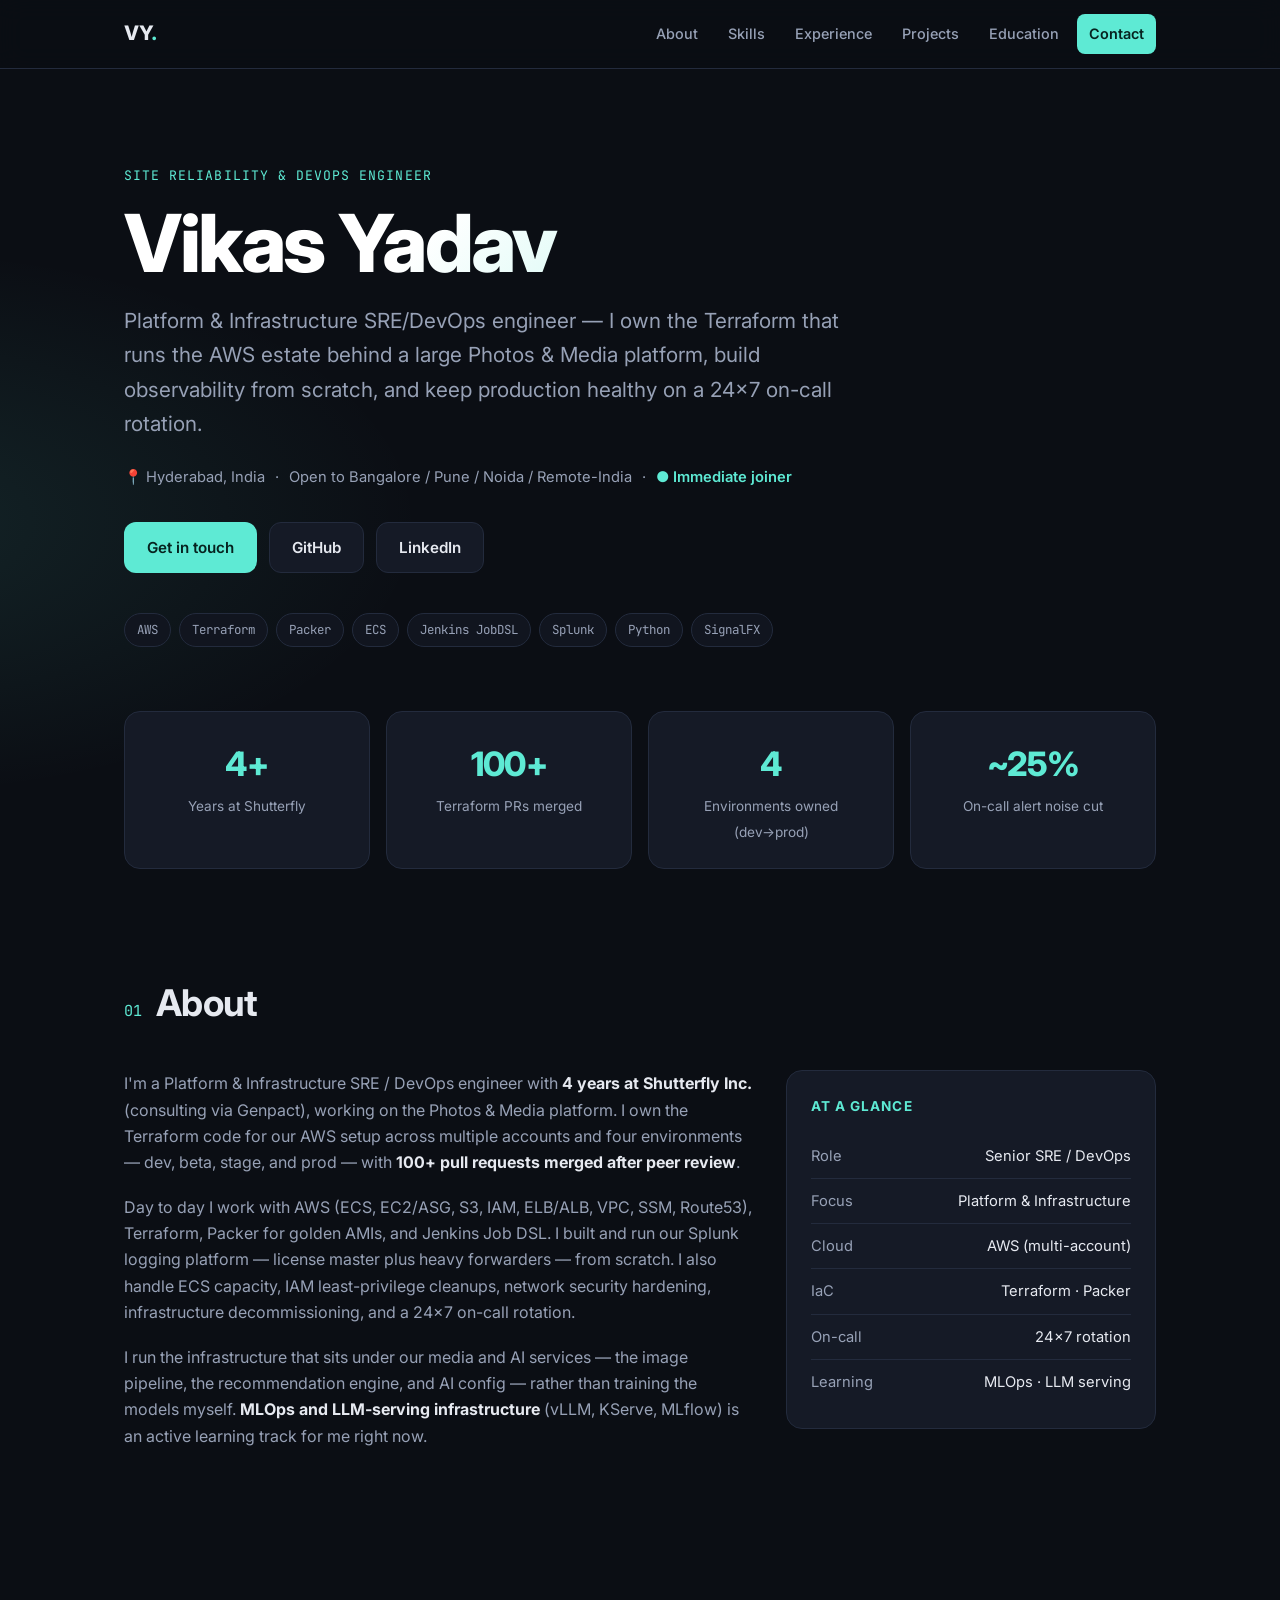
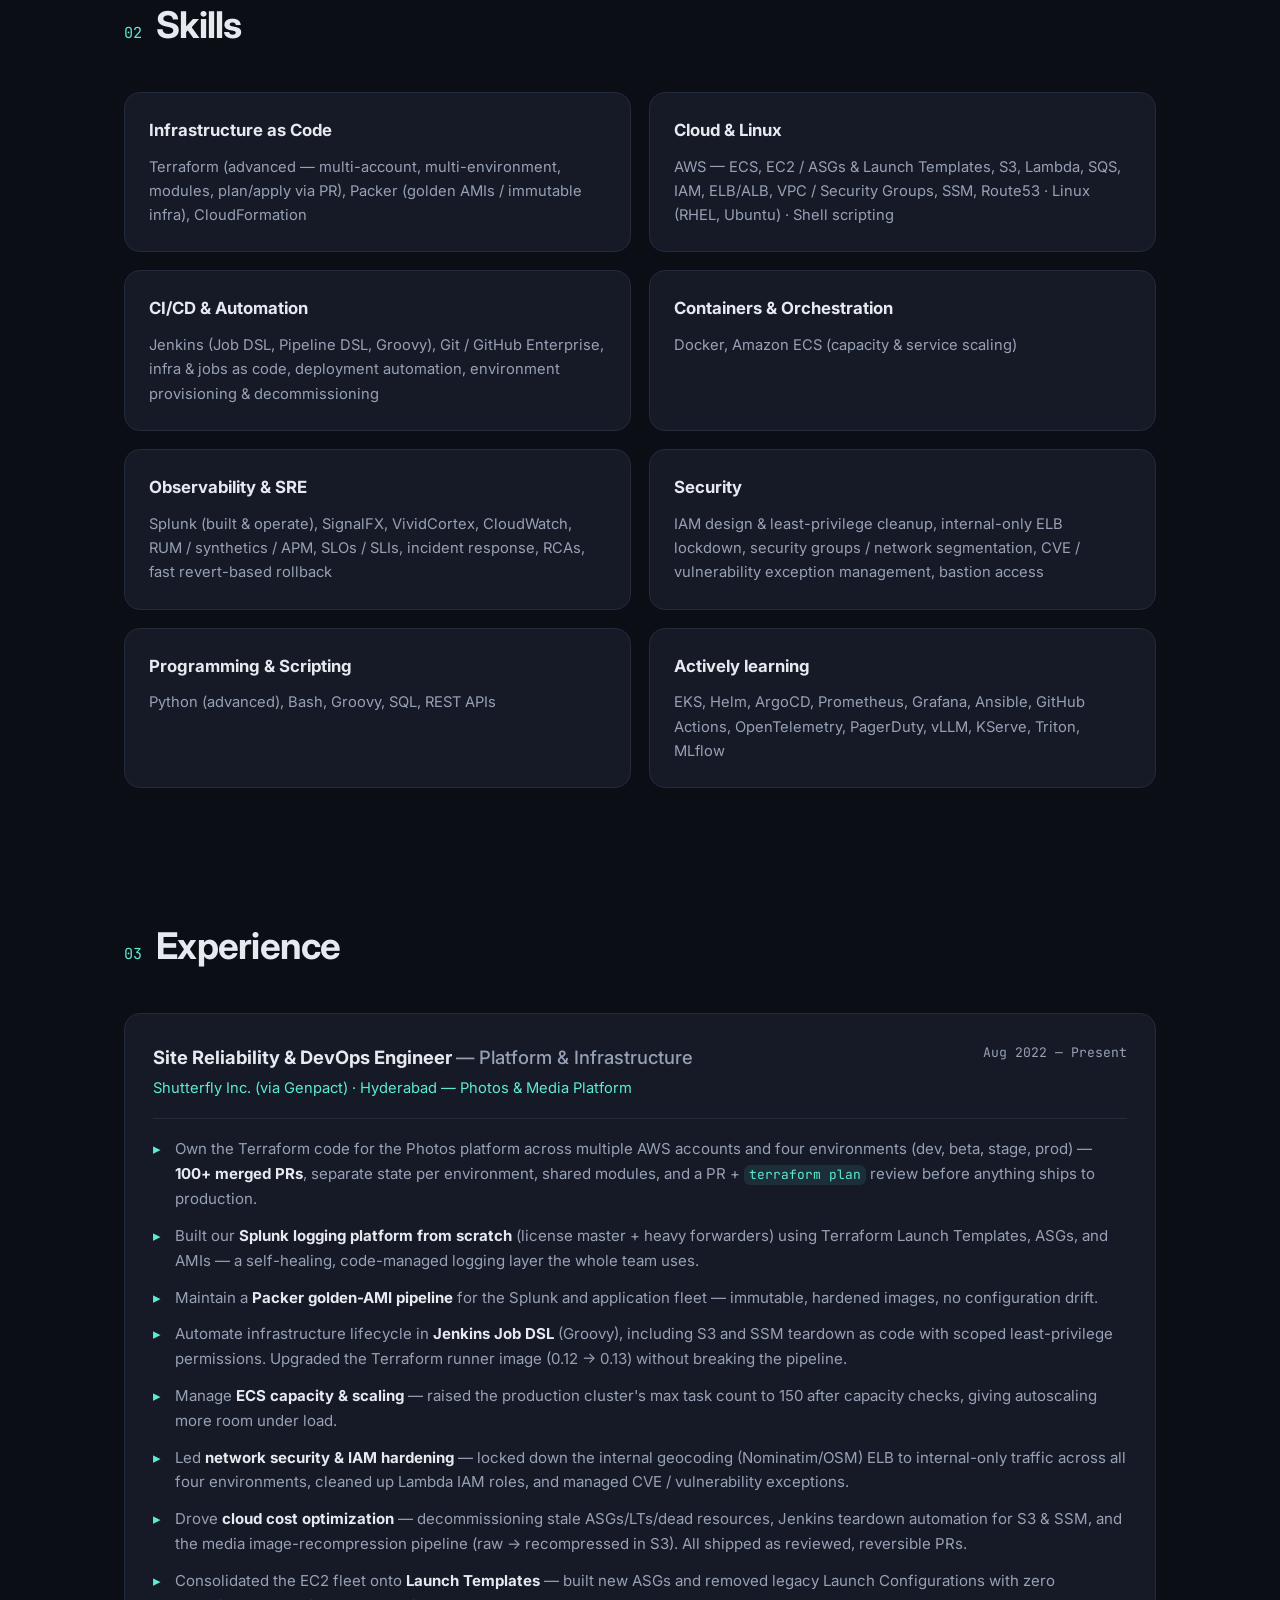
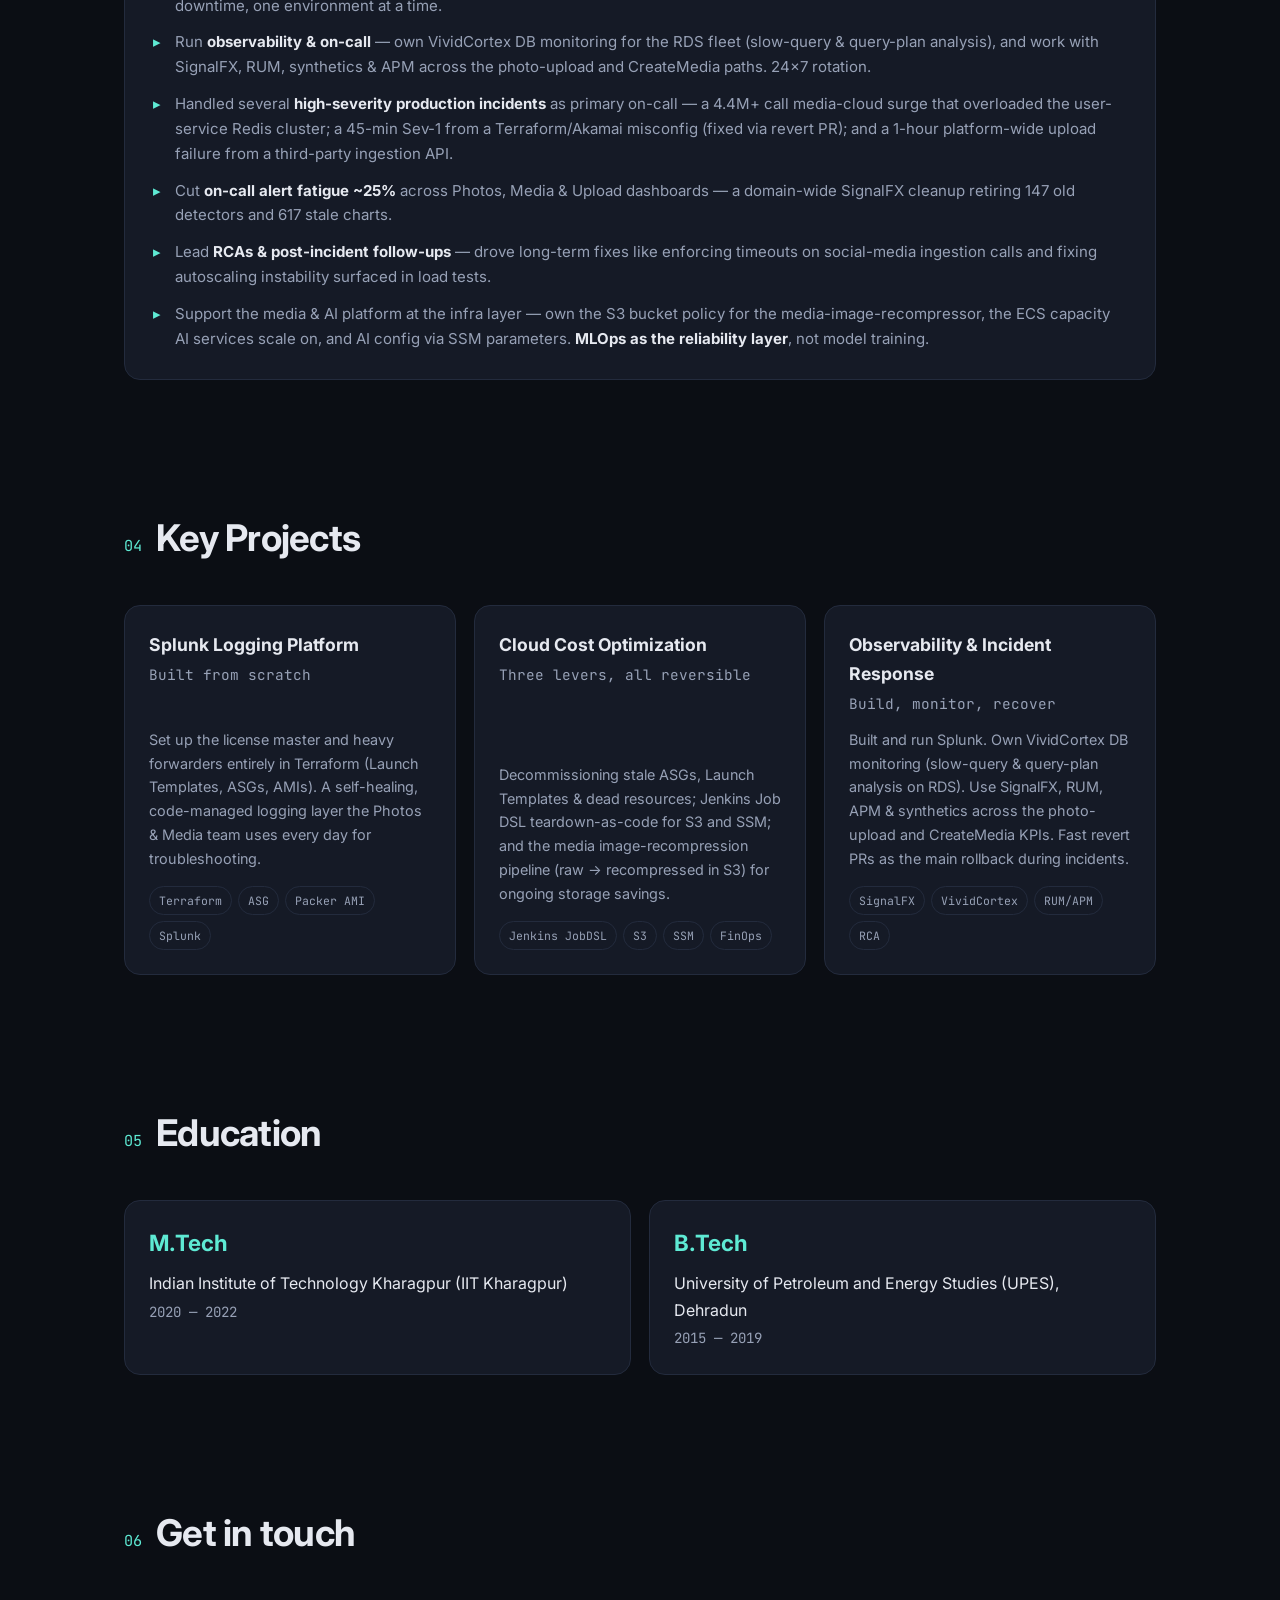
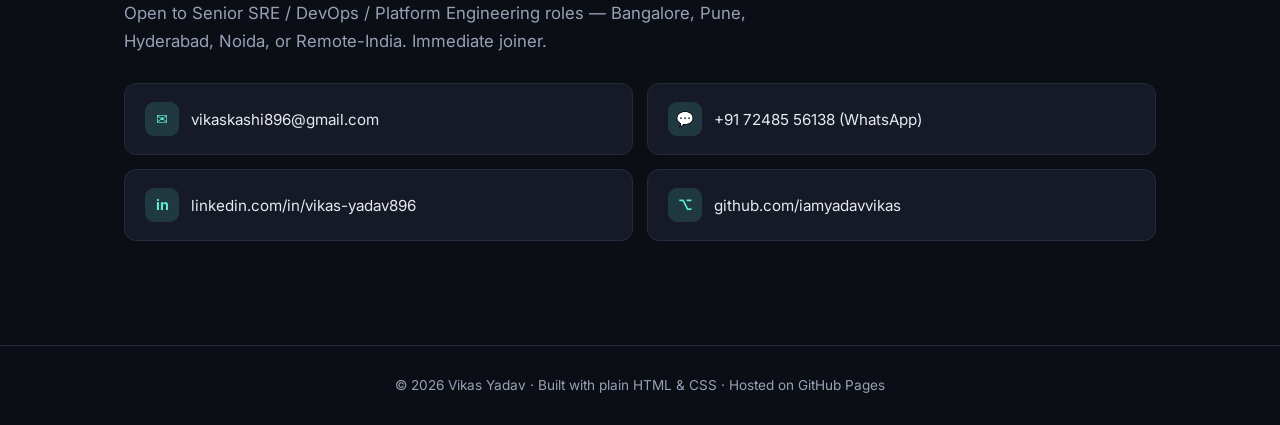
==== index.html @ 8623b4cb "Portfolio site: SRE/DevOps profile" ====
<!DOCTYPE html>
<html lang="en">
<head>
  <meta charset="UTF-8" />
  <meta name="viewport" content="width=device-width, initial-scale=1.0" />
  <title>Vikas Yadav — Senior SRE / DevOps Engineer</title>
  <meta name="description" content="Vikas Yadav — Senior SRE / DevOps Engineer. Platform & Infrastructure, AWS, Terraform, Observability, MLOps. 4 years at Shutterfly on the Photos & Media platform." />
  <meta name="author" content="Vikas Yadav" />

  <!-- Open Graph -->
  <meta property="og:type" content="website" />
  <meta property="og:title" content="Vikas Yadav — Senior SRE / DevOps Engineer" />
  <meta property="og:description" content="Platform & Infrastructure SRE/DevOps · AWS · Terraform · Observability · MLOps" />
  <meta property="og:url" content="https://iamyadavvikas.github.io/" />

  <link rel="preconnect" href="https://fonts.googleapis.com" />
  <link rel="preconnect" href="https://fonts.gstatic.com" crossorigin />
  <link href="https://fonts.googleapis.com/css2?family=Inter:wght@400;500;600;700;800&family=JetBrains+Mono:wght@400;500&display=swap" rel="stylesheet" />
  <link rel="stylesheet" href="styles.css" />
  <link rel="icon" href="data:image/svg+xml,<svg xmlns='http://www.w3.org/2000/svg' viewBox='0 0 100 100'><text y='.9em' font-size='90'>⚙️</text></svg>" />
</head>
<body>
  <header class="nav">
    <div class="nav-inner">
      <a href="#top" class="brand">VY<span>.</span></a>
      <nav class="nav-links">
        <a href="#about">About</a>
        <a href="#skills">Skills</a>
        <a href="#experience">Experience</a>
        <a href="#projects">Projects</a>
        <a href="#education">Education</a>
        <a href="#contact" class="nav-cta">Contact</a>
      </nav>
    </div>
  </header>

  <main id="top">
    <!-- HERO -->
    <section class="hero">
      <div class="hero-inner">
        <p class="eyebrow">Site Reliability &amp; DevOps Engineer</p>
        <h1>Vikas Yadav</h1>
        <p class="tagline">
          Platform &amp; Infrastructure SRE/DevOps engineer — I own the Terraform that runs
          the AWS estate behind a large Photos &amp; Media platform, build observability
          from scratch, and keep production healthy on a 24×7 on-call rotation.
        </p>
        <div class="hero-meta">
          <span>📍 Hyderabad, India</span>
          <span>·</span>
          <span>Open to Bangalore / Pune / Noida / Remote-India</span>
          <span>·</span>
          <span class="avail">● Immediate joiner</span>
        </div>
        <div class="hero-actions">
          <a class="btn btn-primary" href="#contact">Get in touch</a>
          <a class="btn btn-ghost" href="https://github.com/iamyadavvikas" target="_blank" rel="noopener">GitHub</a>
          <a class="btn btn-ghost" href="https://linkedin.com/in/vikas-yadav896" target="_blank" rel="noopener">LinkedIn</a>
        </div>
        <div class="hero-stack">
          <span>AWS</span><span>Terraform</span><span>Packer</span><span>ECS</span>
          <span>Jenkins JobDSL</span><span>Splunk</span><span>Python</span><span>SignalFX</span>
        </div>
      </div>
    </section>

    <!-- STATS -->
    <section class="stats">
      <div class="stat"><strong>4+</strong><span>Years at Shutterfly</span></div>
      <div class="stat"><strong>100+</strong><span>Terraform PRs merged</span></div>
      <div class="stat"><strong>4</strong><span>Environments owned (dev→prod)</span></div>
      <div class="stat"><strong>~25%</strong><span>On-call alert noise cut</span></div>
    </section>

    <!-- ABOUT -->
    <section id="about" class="section">
      <div class="section-head">
        <span class="kicker">01</span>
        <h2>About</h2>
      </div>
      <div class="about-grid">
        <div class="about-text">
          <p>
            I'm a Platform &amp; Infrastructure SRE / DevOps engineer with <strong>4 years at
            Shutterfly Inc.</strong> (consulting via Genpact), working on the Photos &amp; Media
            platform. I own the Terraform code for our AWS setup across multiple accounts and
            four environments — dev, beta, stage, and prod — with <strong>100+ pull requests
            merged after peer review</strong>.
          </p>
          <p>
            Day to day I work with AWS (ECS, EC2/ASG, S3, IAM, ELB/ALB, VPC, SSM, Route53),
            Terraform, Packer for golden AMIs, and Jenkins Job DSL. I built and run our Splunk
            logging platform — license master plus heavy forwarders — from scratch. I also
            handle ECS capacity, IAM least-privilege cleanups, network security hardening,
            infrastructure decommissioning, and a 24×7 on-call rotation.
          </p>
          <p>
            I run the infrastructure that sits under our media and AI services — the image
            pipeline, the recommendation engine, and AI config — rather than training the models
            myself. <strong>MLOps and LLM-serving infrastructure</strong> (vLLM, KServe, MLflow)
            is an active learning track for me right now.
          </p>
        </div>
        <aside class="about-card">
          <h3>At a glance</h3>
          <ul>
            <li><span>Role</span> Senior SRE / DevOps</li>
            <li><span>Focus</span> Platform &amp; Infrastructure</li>
            <li><span>Cloud</span> AWS (multi-account)</li>
            <li><span>IaC</span> Terraform · Packer</li>
            <li><span>On-call</span> 24×7 rotation</li>
            <li><span>Learning</span> MLOps · LLM serving</li>
          </ul>
        </aside>
      </div>
    </section>

    <!-- SKILLS -->
    <section id="skills" class="section">
      <div class="section-head">
        <span class="kicker">02</span>
        <h2>Skills</h2>
      </div>
      <div class="skills-grid">
        <div class="skill-card">
          <h3>Infrastructure as Code</h3>
          <p>Terraform (advanced — multi-account, multi-environment, modules, plan/apply via PR), Packer (golden AMIs / immutable infra), CloudFormation</p>
        </div>
        <div class="skill-card">
          <h3>Cloud &amp; Linux</h3>
          <p>AWS — ECS, EC2 / ASGs &amp; Launch Templates, S3, Lambda, SQS, IAM, ELB/ALB, VPC / Security Groups, SSM, Route53 · Linux (RHEL, Ubuntu) · Shell scripting</p>
        </div>
        <div class="skill-card">
          <h3>CI/CD &amp; Automation</h3>
          <p>Jenkins (Job DSL, Pipeline DSL, Groovy), Git / GitHub Enterprise, infra &amp; jobs as code, deployment automation, environment provisioning &amp; decommissioning</p>
        </div>
        <div class="skill-card">
          <h3>Containers &amp; Orchestration</h3>
          <p>Docker, Amazon ECS (capacity &amp; service scaling)</p>
        </div>
        <div class="skill-card">
          <h3>Observability &amp; SRE</h3>
          <p>Splunk (built &amp; operate), SignalFX, VividCortex, CloudWatch, RUM / synthetics / APM, SLOs / SLIs, incident response, RCAs, fast revert-based rollback</p>
        </div>
        <div class="skill-card">
          <h3>Security</h3>
          <p>IAM design &amp; least-privilege cleanup, internal-only ELB lockdown, security groups / network segmentation, CVE / vulnerability exception management, bastion access</p>
        </div>
        <div class="skill-card">
          <h3>Programming &amp; Scripting</h3>
          <p>Python (advanced), Bash, Groovy, SQL, REST APIs</p>
        </div>
        <div class="skill-card">
          <h3>Actively learning</h3>
          <p>EKS, Helm, ArgoCD, Prometheus, Grafana, Ansible, GitHub Actions, OpenTelemetry, PagerDuty, vLLM, KServe, Triton, MLflow</p>
        </div>
      </div>
    </section>

    <!-- EXPERIENCE -->
    <section id="experience" class="section">
      <div class="section-head">
        <span class="kicker">03</span>
        <h2>Experience</h2>
      </div>
      <div class="timeline">
        <article class="job">
          <div class="job-head">
            <div>
              <h3>Site Reliability &amp; DevOps Engineer <span class="muted">— Platform &amp; Infrastructure</span></h3>
              <p class="job-org">Shutterfly Inc. (via Genpact) · Hyderabad — Photos &amp; Media Platform</p>
            </div>
            <span class="job-date">Aug 2022 — Present</span>
          </div>
          <ul class="job-points">
            <li>Own the Terraform code for the Photos platform across multiple AWS accounts and four environments (dev, beta, stage, prod) — <strong>100+ merged PRs</strong>, separate state per environment, shared modules, and a PR + <code>terraform plan</code> review before anything ships to production.</li>
            <li>Built our <strong>Splunk logging platform from scratch</strong> (license master + heavy forwarders) using Terraform Launch Templates, ASGs, and AMIs — a self-healing, code-managed logging layer the whole team uses.</li>
            <li>Maintain a <strong>Packer golden-AMI pipeline</strong> for the Splunk and application fleet — immutable, hardened images, no configuration drift.</li>
            <li>Automate infrastructure lifecycle in <strong>Jenkins Job DSL</strong> (Groovy), including S3 and SSM teardown as code with scoped least-privilege permissions. Upgraded the Terraform runner image (0.12 → 0.13) without breaking the pipeline.</li>
            <li>Manage <strong>ECS capacity &amp; scaling</strong> — raised the production cluster's max task count to 150 after capacity checks, giving autoscaling more room under load.</li>
            <li>Led <strong>network security &amp; IAM hardening</strong> — locked down the internal geocoding (Nominatim/OSM) ELB to internal-only traffic across all four environments, cleaned up Lambda IAM roles, and managed CVE / vulnerability exceptions.</li>
            <li>Drove <strong>cloud cost optimization</strong> — decommissioning stale ASGs/LTs/dead resources, Jenkins teardown automation for S3 &amp; SSM, and the media image-recompression pipeline (raw → recompressed in S3). All shipped as reviewed, reversible PRs.</li>
            <li>Consolidated the EC2 fleet onto <strong>Launch Templates</strong> — built new ASGs and removed legacy Launch Configurations with zero downtime, one environment at a time.</li>
            <li>Run <strong>observability &amp; on-call</strong> — own VividCortex DB monitoring for the RDS fleet (slow-query &amp; query-plan analysis), and work with SignalFX, RUM, synthetics &amp; APM across the photo-upload and CreateMedia paths. 24×7 rotation.</li>
            <li>Handled several <strong>high-severity production incidents</strong> as primary on-call — a 4.4M+ call media-cloud surge that overloaded the user-service Redis cluster; a 45-min Sev-1 from a Terraform/Akamai misconfig (fixed via revert PR); and a 1-hour platform-wide upload failure from a third-party ingestion API.</li>
            <li>Cut <strong>on-call alert fatigue ~25%</strong> across Photos, Media &amp; Upload dashboards — a domain-wide SignalFX cleanup retiring 147 old detectors and 617 stale charts.</li>
            <li>Lead <strong>RCAs &amp; post-incident follow-ups</strong> — drove long-term fixes like enforcing timeouts on social-media ingestion calls and fixing autoscaling instability surfaced in load tests.</li>
            <li>Support the media &amp; AI platform at the infra layer — own the S3 bucket policy for the media-image-recompressor, the ECS capacity AI services scale on, and AI config via SSM parameters. <strong>MLOps as the reliability layer</strong>, not model training.</li>
          </ul>
        </article>
      </div>
    </section>

    <!-- PROJECTS -->
    <section id="projects" class="section">
      <div class="section-head">
        <span class="kicker">04</span>
        <h2>Key Projects</h2>
      </div>
      <div class="projects-grid">
        <article class="project-card">
          <h3>Splunk Logging Platform</h3>
          <p class="project-sub">Built from scratch</p>
          <p>Set up the license master and heavy forwarders entirely in Terraform (Launch Templates, ASGs, AMIs). A self-healing, code-managed logging layer the Photos &amp; Media team uses every day for troubleshooting.</p>
          <div class="tags"><span>Terraform</span><span>ASG</span><span>Packer AMI</span><span>Splunk</span></div>
        </article>
        <article class="project-card">
          <h3>Cloud Cost Optimization</h3>
          <p class="project-sub">Three levers, all reversible</p>
          <p>Decommissioning stale ASGs, Launch Templates &amp; dead resources; Jenkins Job DSL teardown-as-code for S3 and SSM; and the media image-recompression pipeline (raw → recompressed in S3) for ongoing storage savings.</p>
          <div class="tags"><span>Jenkins JobDSL</span><span>S3</span><span>SSM</span><span>FinOps</span></div>
        </article>
        <article class="project-card">
          <h3>Observability &amp; Incident Response</h3>
          <p class="project-sub">Build, monitor, recover</p>
          <p>Built and run Splunk. Own VividCortex DB monitoring (slow-query &amp; query-plan analysis on RDS). Use SignalFX, RUM, APM &amp; synthetics across the photo-upload and CreateMedia KPIs. Fast revert PRs as the main rollback during incidents.</p>
          <div class="tags"><span>SignalFX</span><span>VividCortex</span><span>RUM/APM</span><span>RCA</span></div>
        </article>
      </div>
    </section>

    <!-- EDUCATION -->
    <section id="education" class="section">
      <div class="section-head">
        <span class="kicker">05</span>
        <h2>Education</h2>
      </div>
      <div class="edu-grid">
        <div class="edu-card">
          <h3>M.Tech</h3>
          <p class="edu-org">Indian Institute of Technology Kharagpur (IIT Kharagpur)</p>
          <p class="edu-date">2020 — 2022</p>
        </div>
        <div class="edu-card">
          <h3>B.Tech</h3>
          <p class="edu-org">University of Petroleum and Energy Studies (UPES), Dehradun</p>
          <p class="edu-date">2015 — 2019</p>
        </div>
      </div>
    </section>

    <!-- CONTACT -->
    <section id="contact" class="section contact">
      <div class="section-head">
        <span class="kicker">06</span>
        <h2>Get in touch</h2>
      </div>
      <p class="contact-lead">
        Open to Senior SRE / DevOps / Platform Engineering roles —
        Bangalore, Pune, Hyderabad, Noida, or Remote-India. Immediate joiner.
      </p>
      <div class="contact-links">
        <a class="contact-link" href="mailto:vikaskashi896@gmail.com">
          <span class="ci">✉️</span> vikaskashi896@gmail.com
        </a>
        <a class="contact-link" href="https://wa.me/917248556138" target="_blank" rel="noopener">
          <span class="ci">💬</span> +91 72485 56138 (WhatsApp)
        </a>
        <a class="contact-link" href="https://linkedin.com/in/vikas-yadav896" target="_blank" rel="noopener">
          <span class="ci">in</span> linkedin.com/in/vikas-yadav896
        </a>
        <a class="contact-link" href="https://github.com/iamyadavvikas" target="_blank" rel="noopener">
          <span class="ci">⌥</span> github.com/iamyadavvikas
        </a>
      </div>
    </section>
  </main>

  <footer class="footer">
    <p>© <span id="year"></span> Vikas Yadav · Built with plain HTML &amp; CSS · Hosted on GitHub Pages</p>
  </footer>

  <script>
    document.getElementById('year').textContent = new Date().getFullYear();
    // Smooth active-link highlight on scroll
    const links = [...document.querySelectorAll('.nav-links a')];
    const sections = links
      .map(l => document.querySelector(l.getAttribute('href')))
      .filter(Boolean);
    const obs = new IntersectionObserver((entries) => {
      entries.forEach(e => {
        if (e.isIntersecting) {
          const id = '#' + e.target.id;
          links.forEach(l => l.classList.toggle('active', l.getAttribute('href') === id));
        }
      });
    }, { rootMargin: '-45% 0px -50% 0px' });
    sections.forEach(s => obs.observe(s));
  </script>
</body>
</html>
---- styles.css ----
:root {
  --bg: #0b0e14;
  --bg-soft: #11151f;
  --card: #151a26;
  --card-hover: #1b2233;
  --border: #232b3d;
  --text: #e6e9f0;
  --muted: #97a1b6;
  --accent: #5eead4;
  --accent-2: #818cf8;
  --accent-glow: rgba(94, 234, 212, 0.15);
  --max: 1080px;
  --radius: 16px;
}

* { box-sizing: border-box; margin: 0; padding: 0; }

html { scroll-behavior: smooth; }

body {
  background:
    radial-gradient(1200px 600px at 80% -10%, rgba(129, 140, 248, 0.12), transparent 60%),
    radial-gradient(1000px 500px at -10% 10%, rgba(94, 234, 212, 0.10), transparent 55%),
    var(--bg);
  color: var(--text);
  font-family: 'Inter', system-ui, -apple-system, sans-serif;
  line-height: 1.65;
  -webkit-font-smoothing: antialiased;
}

a { color: inherit; text-decoration: none; }

code {
  font-family: 'JetBrains Mono', monospace;
  font-size: 0.86em;
  background: rgba(94, 234, 212, 0.10);
  color: var(--accent);
  padding: 0.1em 0.4em;
  border-radius: 6px;
}

/* NAV */
.nav {
  position: sticky;
  top: 0;
  z-index: 50;
  backdrop-filter: blur(12px);
  background: rgba(11, 14, 20, 0.72);
  border-bottom: 1px solid var(--border);
}
.nav-inner {
  max-width: var(--max);
  margin: 0 auto;
  padding: 14px 24px;
  display: flex;
  align-items: center;
  justify-content: space-between;
}
.brand {
  font-weight: 800;
  font-size: 1.25rem;
  letter-spacing: -0.02em;
}
.brand span { color: var(--accent); }
.nav-links { display: flex; gap: 6px; align-items: center; }
.nav-links a {
  color: var(--muted);
  font-size: 0.9rem;
  font-weight: 500;
  padding: 8px 12px;
  border-radius: 8px;
  transition: color 0.2s, background 0.2s;
}
.nav-links a:hover { color: var(--text); }
.nav-links a.active { color: var(--accent); }
.nav-cta {
  background: var(--accent);
  color: #06231f !important;
  font-weight: 600 !important;
}
.nav-cta:hover { filter: brightness(1.08); }

/* HERO */
.hero {
  max-width: var(--max);
  margin: 0 auto;
  padding: 96px 24px 64px;
}
.eyebrow {
  color: var(--accent);
  font-family: 'JetBrains Mono', monospace;
  font-size: 0.82rem;
  letter-spacing: 0.08em;
  text-transform: uppercase;
  margin-bottom: 16px;
}
.hero h1 {
  font-size: clamp(2.8rem, 8vw, 5rem);
  font-weight: 800;
  letter-spacing: -0.03em;
  line-height: 1.02;
  background: linear-gradient(135deg, #fff 30%, var(--accent) 120%);
  -webkit-background-clip: text;
  background-clip: text;
  color: transparent;
  margin-bottom: 20px;
}
.tagline {
  font-size: clamp(1.05rem, 2.4vw, 1.3rem);
  color: var(--muted);
  max-width: 720px;
  margin-bottom: 24px;
}
.hero-meta {
  display: flex;
  flex-wrap: wrap;
  gap: 10px;
  align-items: center;
  color: var(--muted);
  font-size: 0.92rem;
  margin-bottom: 32px;
}
.hero-meta .avail { color: var(--accent); font-weight: 600; }
.hero-actions { display: flex; flex-wrap: wrap; gap: 12px; margin-bottom: 40px; }
.btn {
  display: inline-flex;
  align-items: center;
  gap: 8px;
  padding: 12px 22px;
  border-radius: 12px;
  font-weight: 600;
  font-size: 0.95rem;
  transition: transform 0.15s, background 0.2s, border-color 0.2s;
  border: 1px solid transparent;
}
.btn:hover { transform: translateY(-2px); }
.btn-primary { background: var(--accent); color: #06231f; }
.btn-primary:hover { filter: brightness(1.08); }
.btn-ghost { border-color: var(--border); color: var(--text); background: var(--card); }
.btn-ghost:hover { border-color: var(--accent); color: var(--accent); }
.hero-stack {
  display: flex;
  flex-wrap: wrap;
  gap: 8px;
}
.hero-stack span {
  font-family: 'JetBrains Mono', monospace;
  font-size: 0.78rem;
  color: var(--muted);
  border: 1px solid var(--border);
  background: var(--bg-soft);
  padding: 6px 12px;
  border-radius: 999px;
}

/* STATS */
.stats {
  max-width: var(--max);
  margin: 0 auto;
  padding: 0 24px 40px;
  display: grid;
  grid-template-columns: repeat(4, 1fr);
  gap: 16px;
}
.stat {
  background: var(--card);
  border: 1px solid var(--border);
  border-radius: var(--radius);
  padding: 24px;
  text-align: center;
}
.stat strong {
  display: block;
  font-size: 2.1rem;
  font-weight: 800;
  color: var(--accent);
  letter-spacing: -0.02em;
}
.stat span { color: var(--muted); font-size: 0.85rem; }

/* SECTIONS */
.section {
  max-width: var(--max);
  margin: 0 auto;
  padding: 64px 24px;
}
.section-head {
  display: flex;
  align-items: baseline;
  gap: 14px;
  margin-bottom: 36px;
}
.kicker {
  font-family: 'JetBrains Mono', monospace;
  color: var(--accent);
  font-size: 0.95rem;
}
.section-head h2 {
  font-size: clamp(1.7rem, 4vw, 2.3rem);
  font-weight: 700;
  letter-spacing: -0.02em;
}

/* ABOUT */
.about-grid {
  display: grid;
  grid-template-columns: 1.7fr 1fr;
  gap: 32px;
  align-items: start;
}
.about-text p { color: var(--muted); margin-bottom: 18px; }
.about-text strong { color: var(--text); }
.about-card {
  background: var(--card);
  border: 1px solid var(--border);
  border-radius: var(--radius);
  padding: 24px;
  position: sticky;
  top: 90px;
}
.about-card h3 {
  font-size: 0.85rem;
  text-transform: uppercase;
  letter-spacing: 0.08em;
  color: var(--accent);
  margin-bottom: 16px;
}
.about-card ul { list-style: none; }
.about-card li {
  display: flex;
  justify-content: space-between;
  gap: 12px;
  padding: 10px 0;
  border-bottom: 1px solid var(--border);
  font-size: 0.92rem;
}
.about-card li:last-child { border-bottom: none; }
.about-card li span { color: var(--muted); }

/* SKILLS */
.skills-grid {
  display: grid;
  grid-template-columns: repeat(2, 1fr);
  gap: 18px;
}
.skill-card {
  background: var(--card);
  border: 1px solid var(--border);
  border-radius: var(--radius);
  padding: 24px;
  transition: transform 0.18s, border-color 0.2s, background 0.2s;
}
.skill-card:hover {
  transform: translateY(-3px);
  border-color: var(--accent);
  background: var(--card-hover);
}
.skill-card h3 {
  font-size: 1.05rem;
  margin-bottom: 10px;
  color: var(--text);
}
.skill-card p { color: var(--muted); font-size: 0.92rem; }

/* EXPERIENCE */
.timeline { position: relative; }
.job {
  background: var(--card);
  border: 1px solid var(--border);
  border-radius: var(--radius);
  padding: 28px;
}
.job-head {
  display: flex;
  justify-content: space-between;
  gap: 16px;
  flex-wrap: wrap;
  margin-bottom: 18px;
  padding-bottom: 18px;
  border-bottom: 1px solid var(--border);
}
.job-head h3 { font-size: 1.15rem; font-weight: 700; }
.job-head .muted { color: var(--muted); font-weight: 500; }
.job-org { color: var(--accent); font-size: 0.92rem; margin-top: 4px; }
.job-date {
  font-family: 'JetBrains Mono', monospace;
  font-size: 0.82rem;
  color: var(--muted);
  white-space: nowrap;
}
.job-points { list-style: none; display: grid; gap: 12px; }
.job-points li {
  position: relative;
  padding-left: 22px;
  color: var(--muted);
  font-size: 0.94rem;
}
.job-points li::before {
  content: "▸";
  position: absolute;
  left: 0;
  color: var(--accent);
}
.job-points strong { color: var(--text); }

/* PROJECTS */
.projects-grid {
  display: grid;
  grid-template-columns: repeat(3, 1fr);
  gap: 18px;
}
.project-card {
  background: var(--card);
  border: 1px solid var(--border);
  border-radius: var(--radius);
  padding: 24px;
  display: flex;
  flex-direction: column;
  transition: transform 0.18s, border-color 0.2s;
}
.project-card:hover { transform: translateY(-3px); border-color: var(--accent-2); }
.project-card h3 { font-size: 1.1rem; }
.project-sub {
  color: var(--accent);
  font-size: 0.8rem;
  font-family: 'JetBrains Mono', monospace;
  margin: 4px 0 12px;
}
.project-card > p { color: var(--muted); font-size: 0.9rem; flex: 1; }
.tags { display: flex; flex-wrap: wrap; gap: 6px; margin-top: 16px; }
.tags span {
  font-size: 0.72rem;
  font-family: 'JetBrains Mono', monospace;
  color: var(--muted);
  border: 1px solid var(--border);
  padding: 4px 9px;
  border-radius: 999px;
}

/* EDUCATION */
.edu-grid { display: grid; grid-template-columns: repeat(2, 1fr); gap: 18px; }
.edu-card {
  background: var(--card);
  border: 1px solid var(--border);
  border-radius: var(--radius);
  padding: 24px;
}
.edu-card h3 { font-size: 1.4rem; color: var(--accent); }
.edu-org { margin: 8px 0 4px; }
.edu-date { color: var(--muted); font-size: 0.88rem; font-family: 'JetBrains Mono', monospace; }

/* CONTACT */
.contact-lead { color: var(--muted); max-width: 640px; margin-bottom: 28px; font-size: 1.05rem; }
.contact-links { display: grid; grid-template-columns: repeat(2, 1fr); gap: 14px; }
.contact-link {
  display: flex;
  align-items: center;
  gap: 12px;
  background: var(--card);
  border: 1px solid var(--border);
  border-radius: 12px;
  padding: 18px 20px;
  font-size: 0.95rem;
  transition: transform 0.15s, border-color 0.2s, color 0.2s;
}
.contact-link:hover { transform: translateY(-2px); border-color: var(--accent); color: var(--accent); }
.contact-link .ci {
  display: inline-grid;
  place-items: center;
  width: 34px;
  height: 34px;
  border-radius: 9px;
  background: var(--accent-glow);
  color: var(--accent);
  font-weight: 700;
  font-size: 0.9rem;
}

/* FOOTER */
.footer {
  border-top: 1px solid var(--border);
  margin-top: 40px;
  padding: 28px 24px;
  text-align: center;
  color: var(--muted);
  font-size: 0.85rem;
}

/* RESPONSIVE */
@media (max-width: 860px) {
  .stats { grid-template-columns: repeat(2, 1fr); }
  .about-grid { grid-template-columns: 1fr; }
  .about-card { position: static; }
  .skills-grid { grid-template-columns: 1fr; }
  .projects-grid { grid-template-columns: 1fr; }
  .edu-grid { grid-template-columns: 1fr; }
  .contact-links { grid-template-columns: 1fr; }
  .nav-links { gap: 0; }
  .nav-links a { padding: 8px 8px; font-size: 0.82rem; }
}
@media (max-width: 560px) {
  .nav-links a:not(.nav-cta) { display: none; }
  .hero { padding-top: 64px; }
}
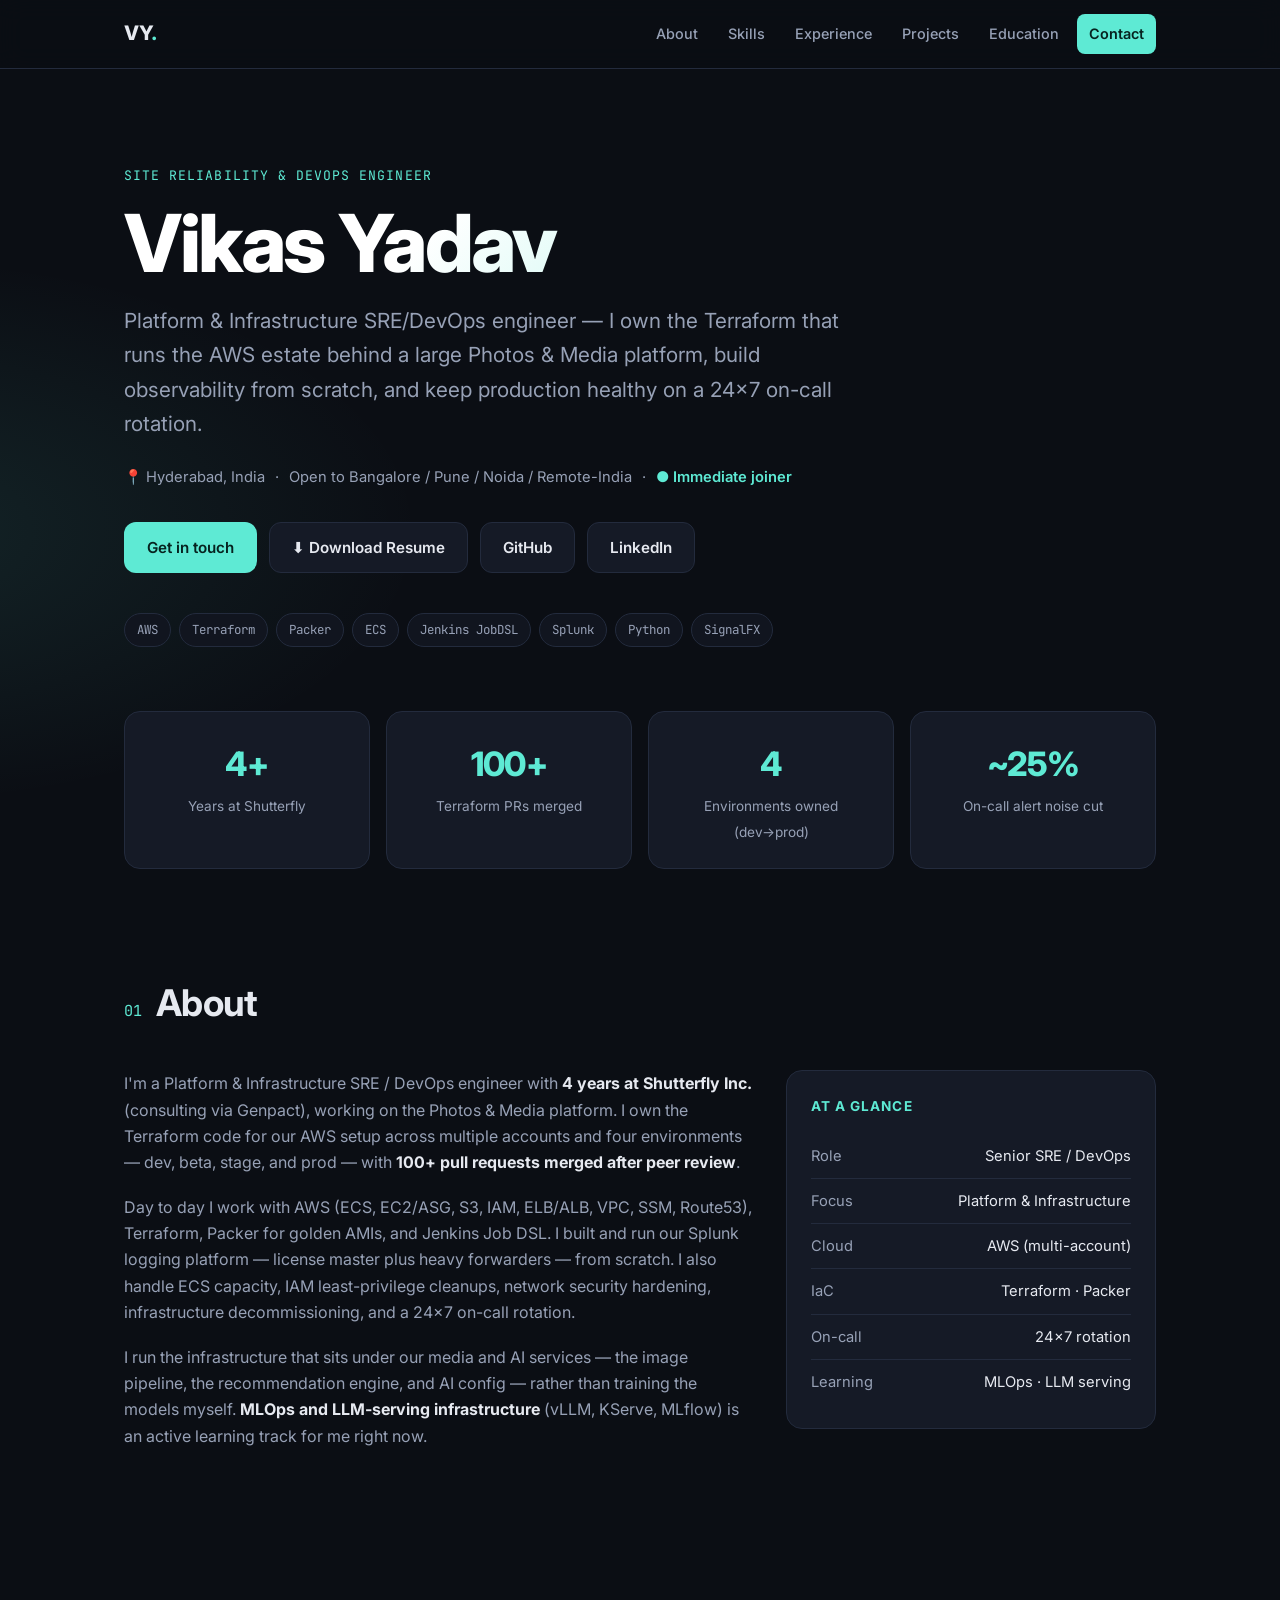
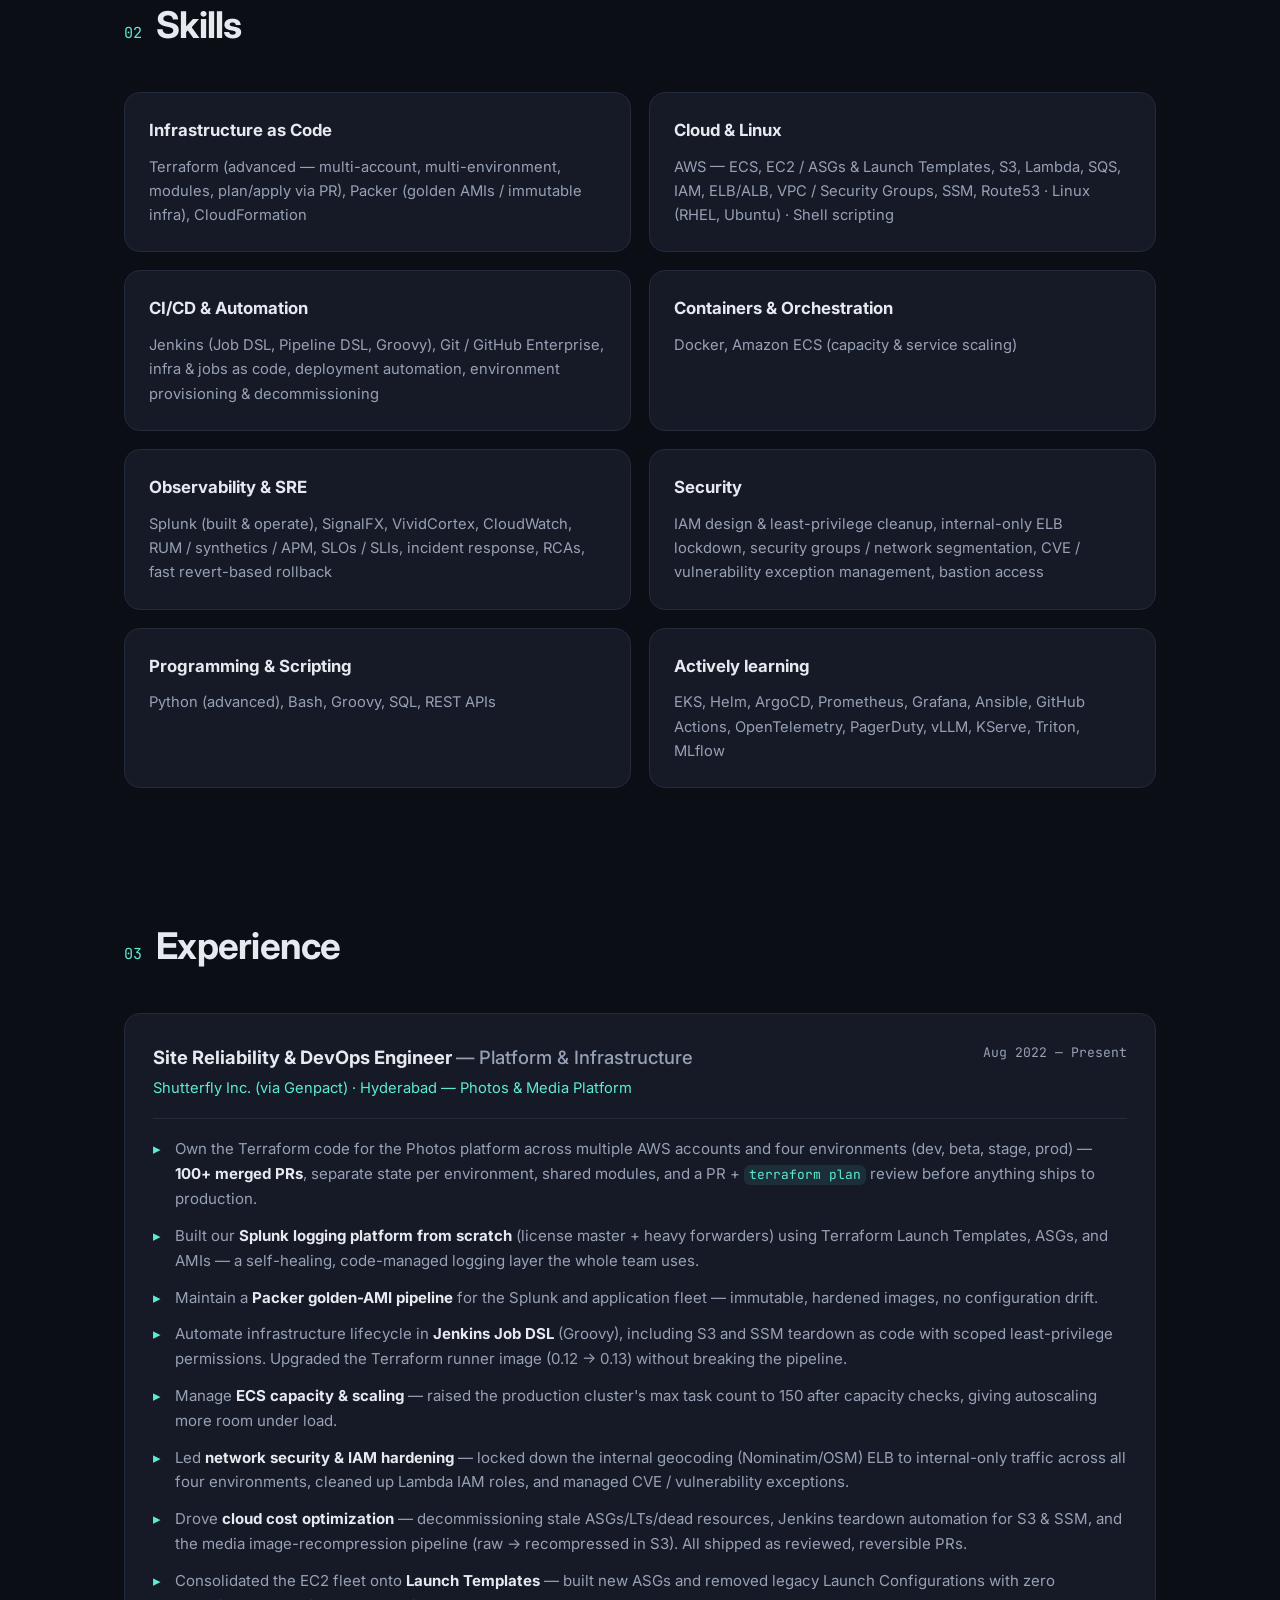
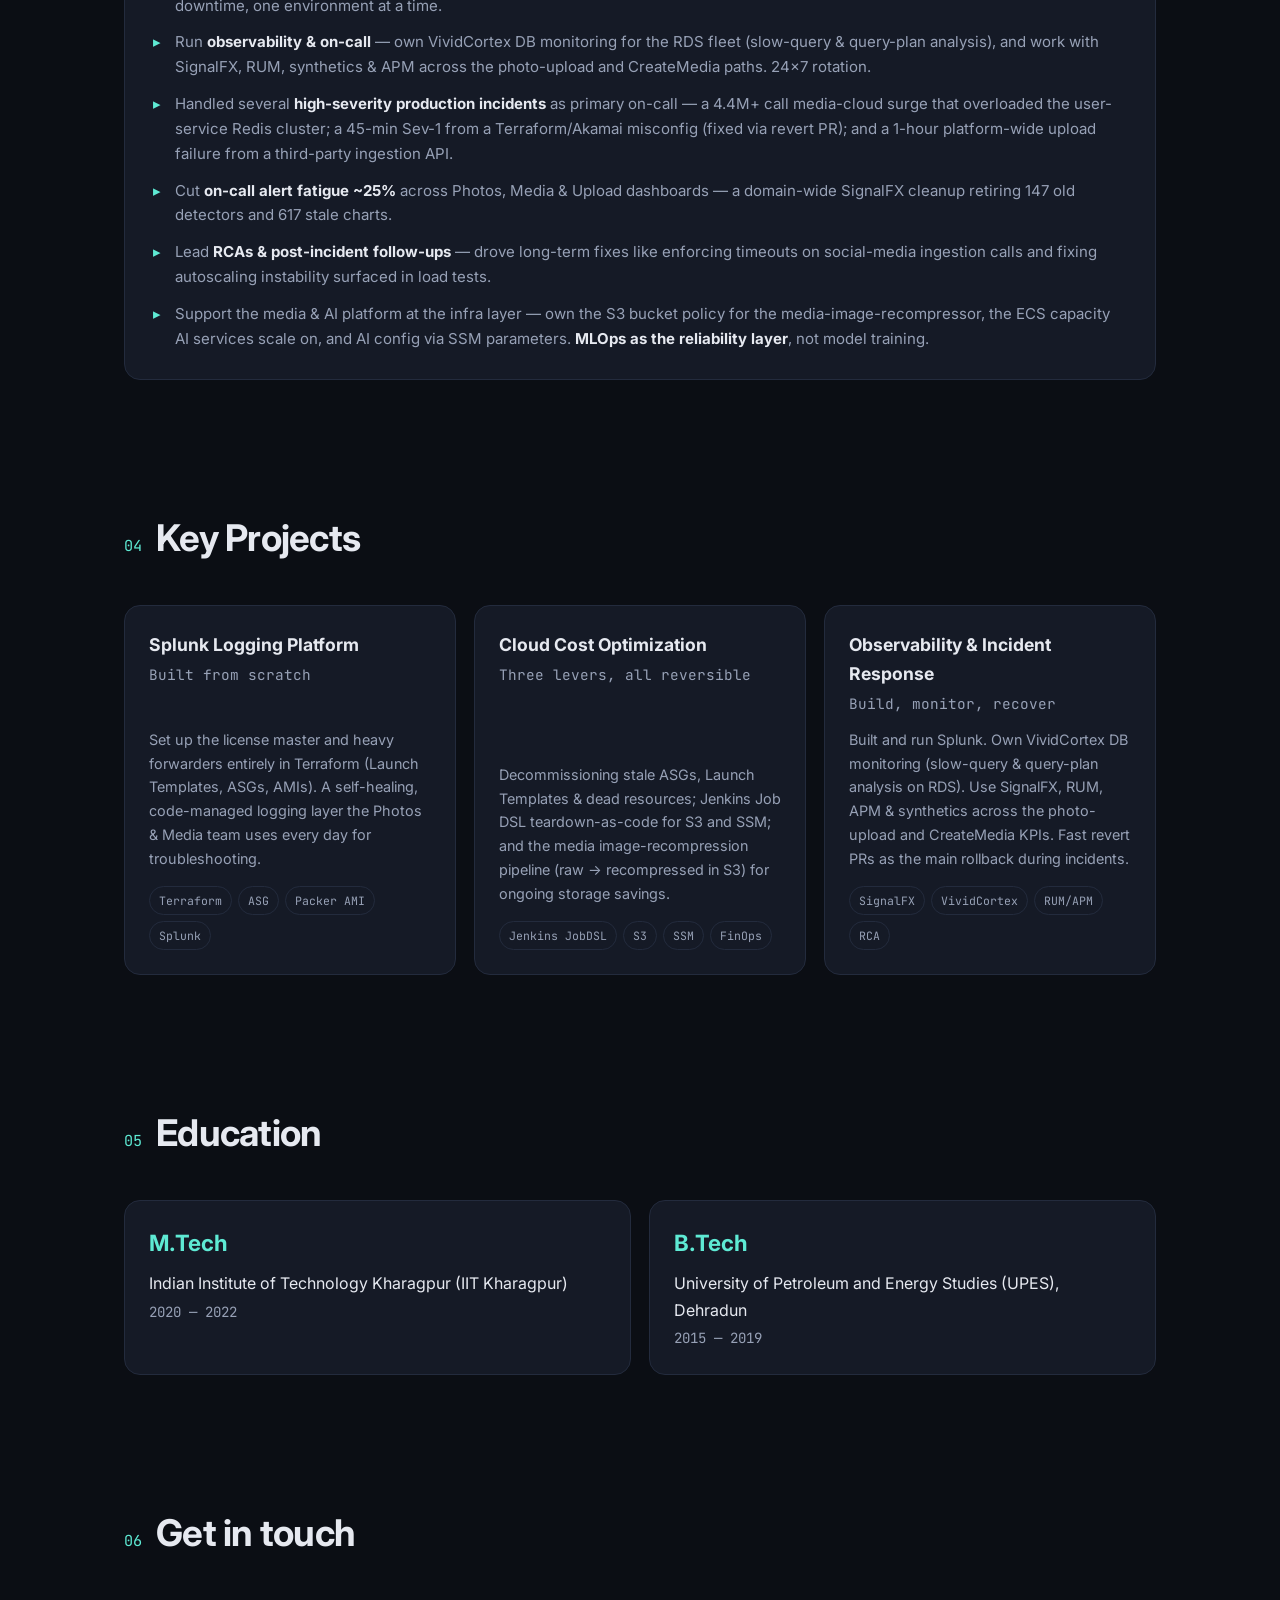
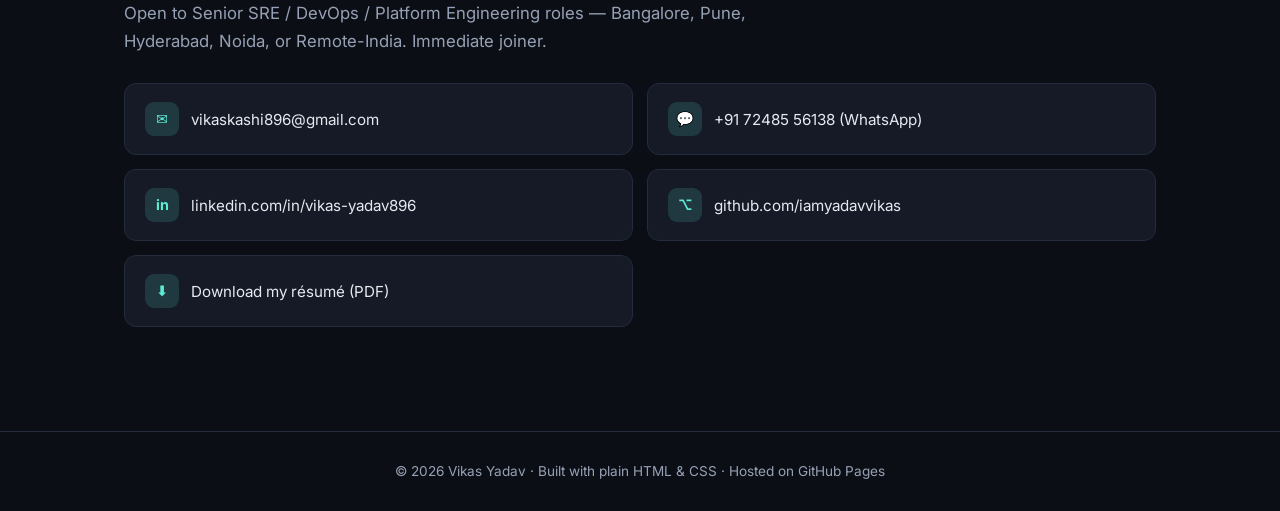
==== commit 5b92b50e: "Add Download Resume button + PDF" ====
--- a/index.html
+++ b/index.html
@@ -54,6 +54,7 @@
         </div>
         <div class="hero-actions">
           <a class="btn btn-primary" href="#contact">Get in touch</a>
+          <a class="btn btn-ghost" href="Vikas_Yadav_Resume.pdf" target="_blank" rel="noopener" download>⬇ Download Resume</a>
           <a class="btn btn-ghost" href="https://github.com/iamyadavvikas" target="_blank" rel="noopener">GitHub</a>
           <a class="btn btn-ghost" href="https://linkedin.com/in/vikas-yadav896" target="_blank" rel="noopener">LinkedIn</a>
         </div>
@@ -262,6 +263,9 @@
         <a class="contact-link" href="https://github.com/iamyadavvikas" target="_blank" rel="noopener">
           <span class="ci">⌥</span> github.com/iamyadavvikas
         </a>
+        <a class="contact-link" href="Vikas_Yadav_Resume.pdf" target="_blank" rel="noopener" download>
+          <span class="ci">⬇</span> Download my résumé (PDF)
+        </a>
       </div>
     </section>
   </main>
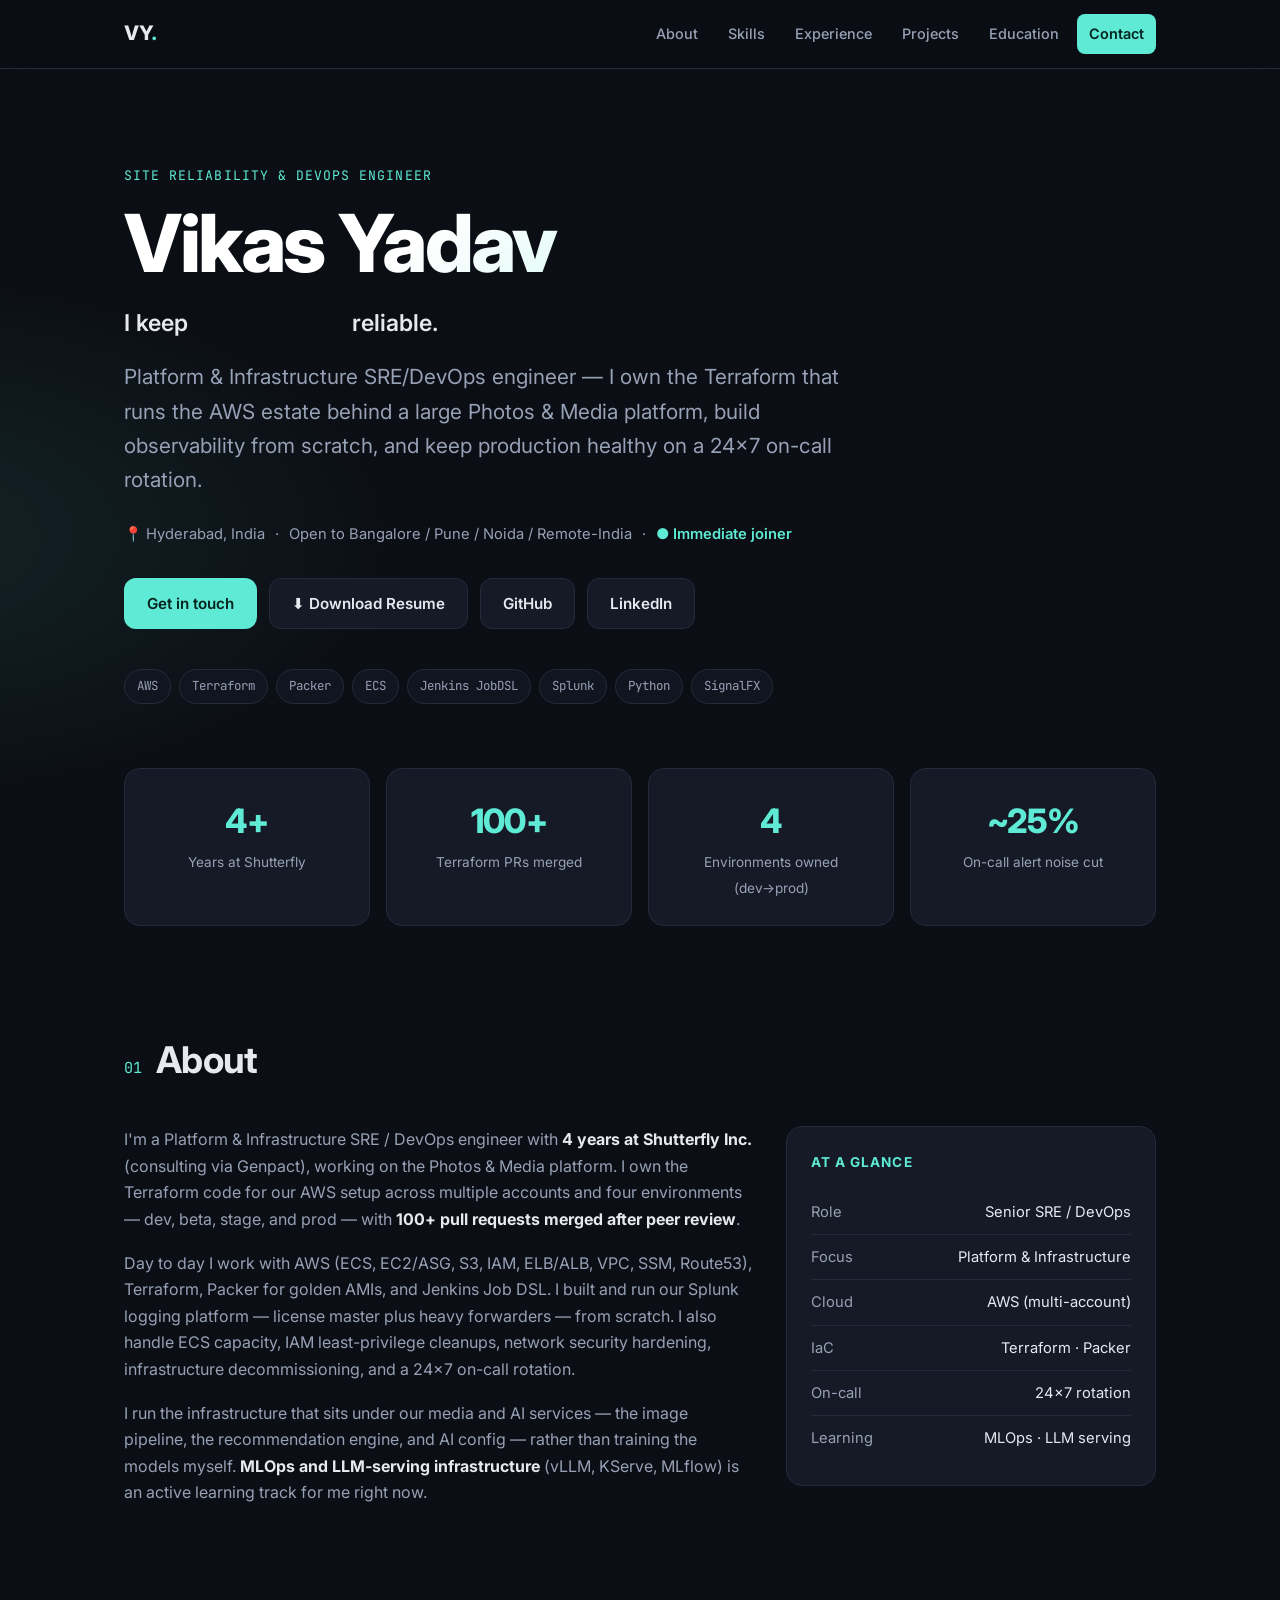
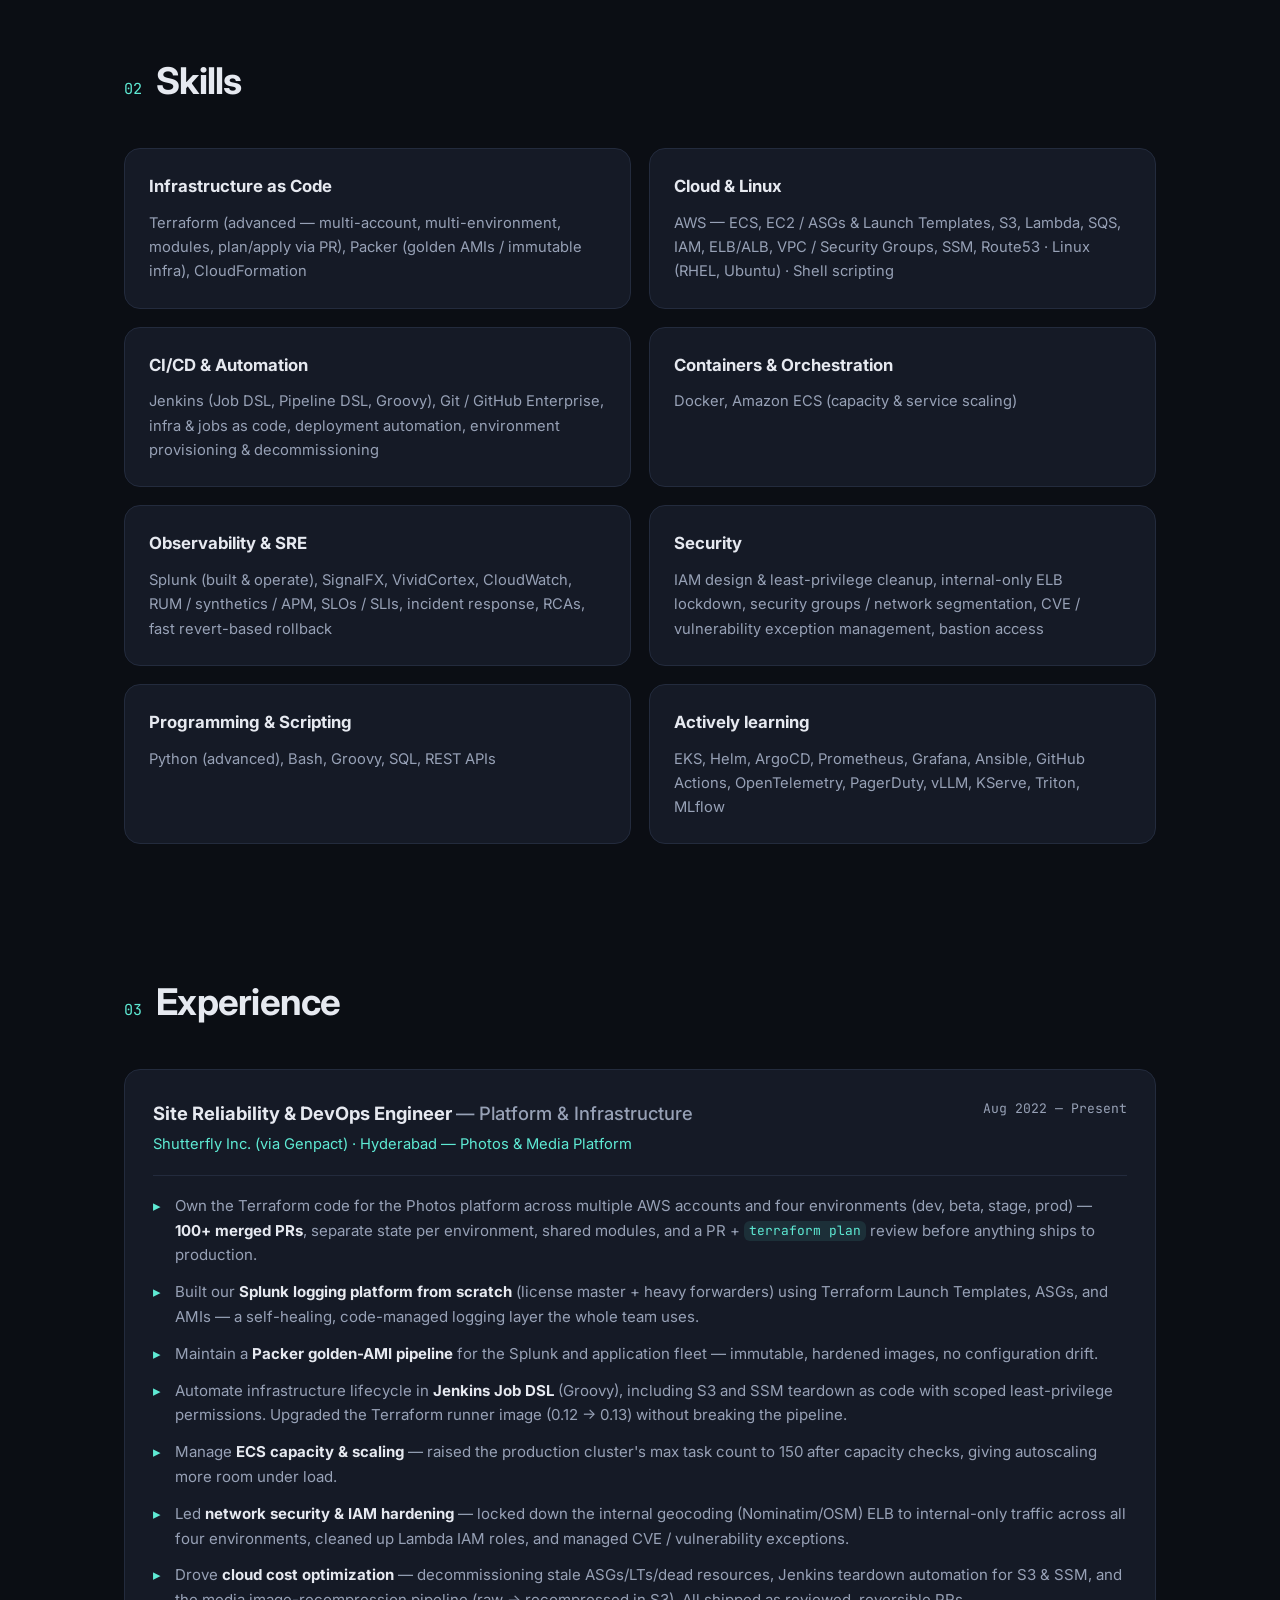
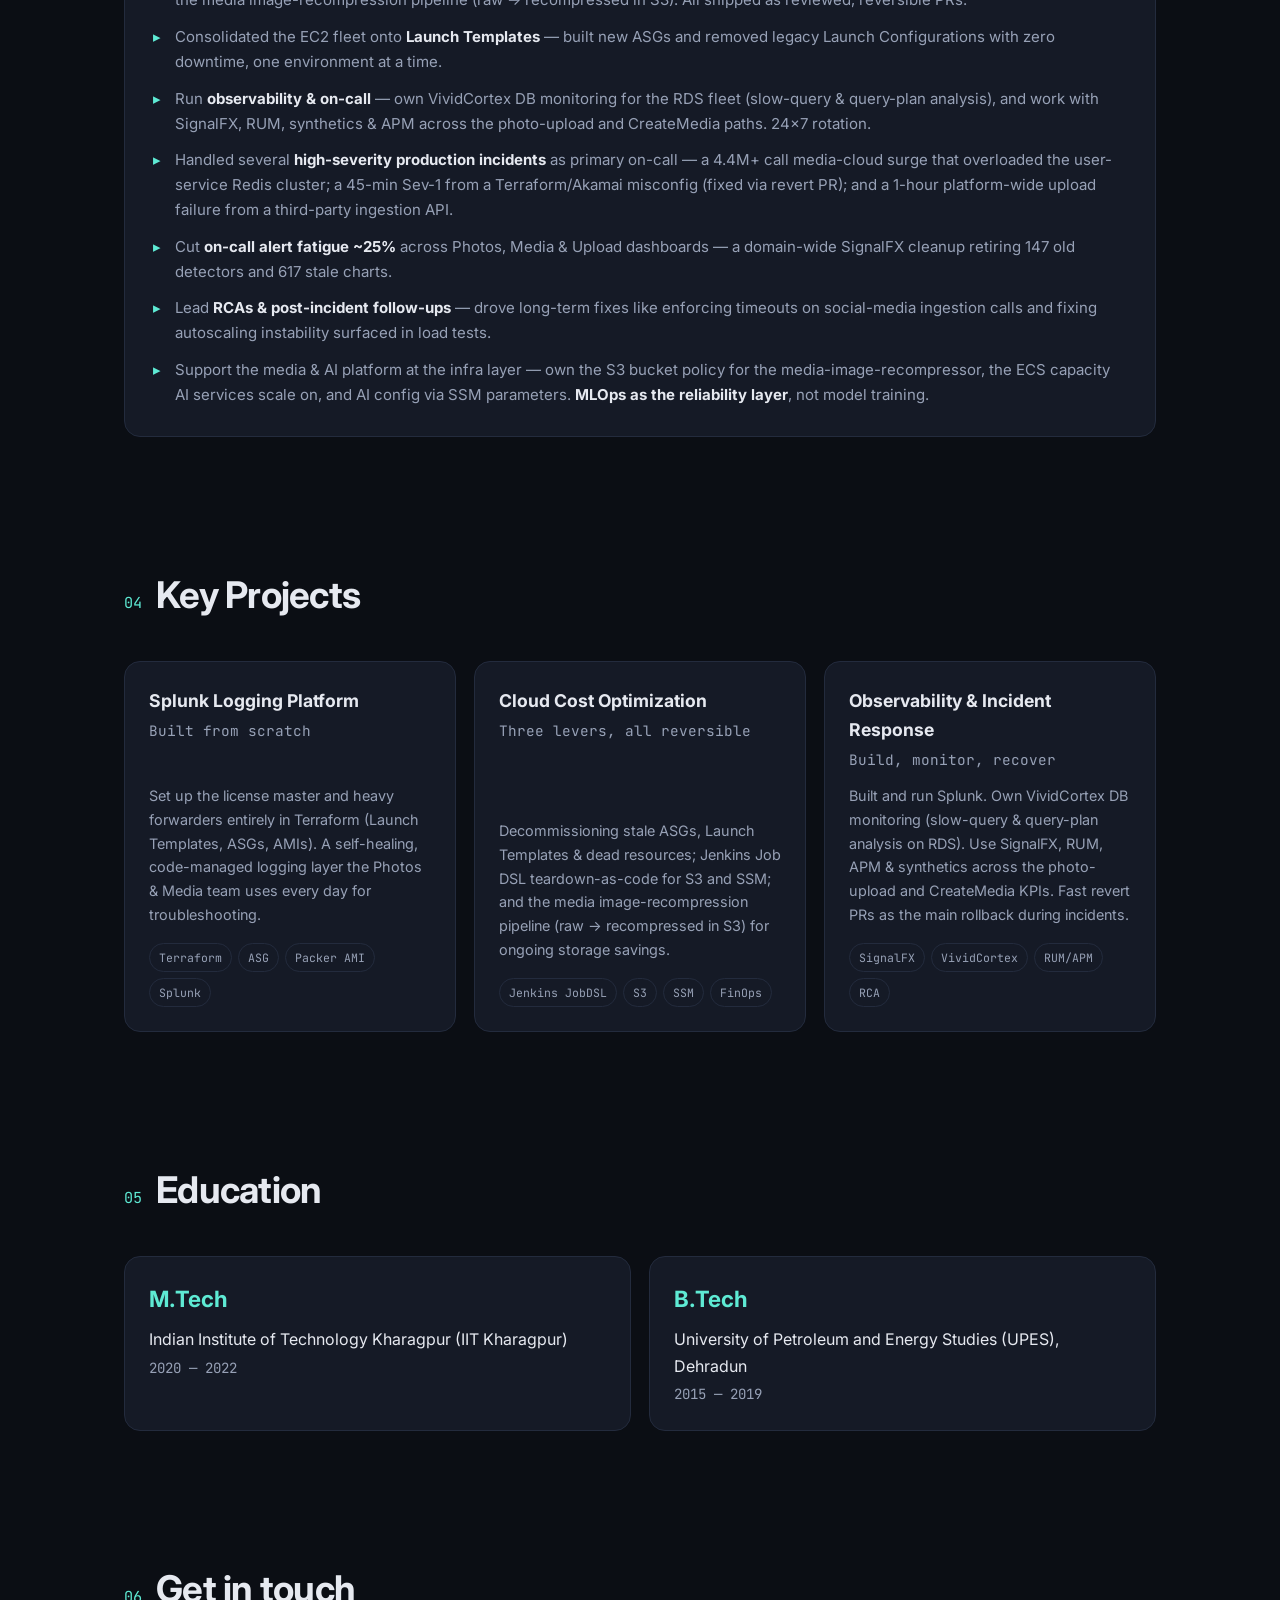
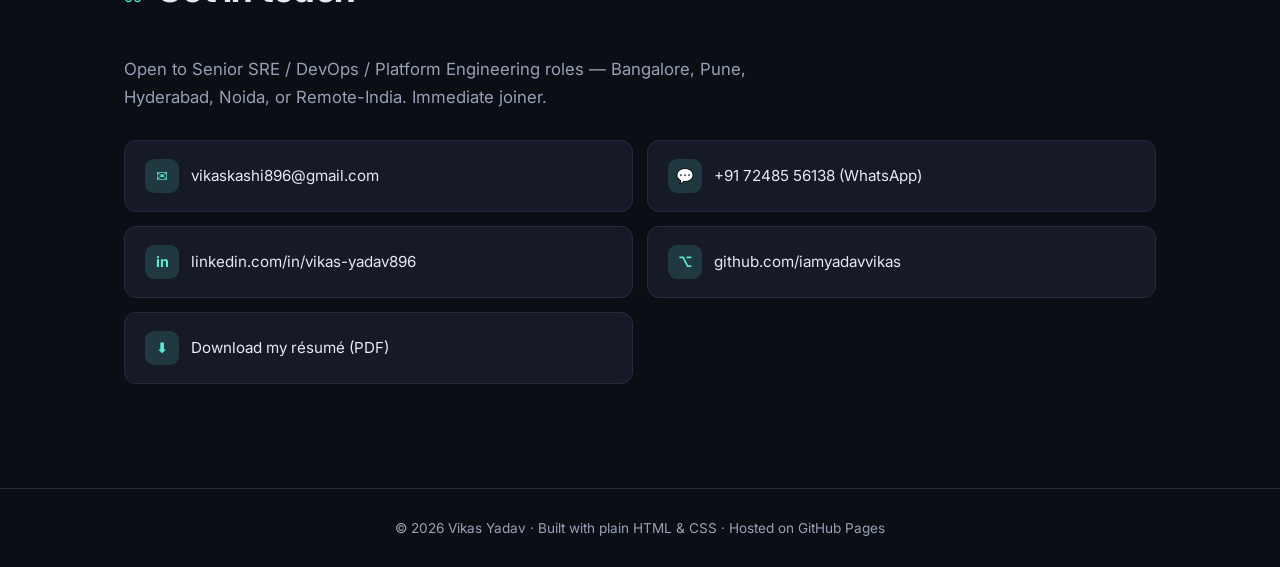
==== commit 55a4d859: "Refine: scroll progress, reveal animations, rotating role, a11y + SEO" ====
--- a/index.html
+++ b/index.html
@@ -6,12 +6,19 @@
   <title>Vikas Yadav — Senior SRE / DevOps Engineer</title>
   <meta name="description" content="Vikas Yadav — Senior SRE / DevOps Engineer. Platform & Infrastructure, AWS, Terraform, Observability, MLOps. 4 years at Shutterfly on the Photos & Media platform." />
   <meta name="author" content="Vikas Yadav" />
+  <meta name="theme-color" content="#0b0e14" />
+  <meta name="color-scheme" content="dark" />
+  <meta name="keywords" content="SRE, DevOps, Platform Engineer, AWS, Terraform, Packer, ECS, Splunk, Observability, MLOps, Hyderabad" />
+  <link rel="canonical" href="https://iamyadavvikas.github.io/" />
 
   <!-- Open Graph -->
   <meta property="og:type" content="website" />
   <meta property="og:title" content="Vikas Yadav — Senior SRE / DevOps Engineer" />
   <meta property="og:description" content="Platform & Infrastructure SRE/DevOps · AWS · Terraform · Observability · MLOps" />
   <meta property="og:url" content="https://iamyadavvikas.github.io/" />
+  <meta name="twitter:card" content="summary_large_image" />
+  <meta name="twitter:title" content="Vikas Yadav — Senior SRE / DevOps Engineer" />
+  <meta name="twitter:description" content="Platform & Infrastructure SRE/DevOps · AWS · Terraform · Observability · MLOps" />
 
   <link rel="preconnect" href="https://fonts.googleapis.com" />
   <link rel="preconnect" href="https://fonts.gstatic.com" crossorigin />
@@ -20,6 +27,8 @@
   <link rel="icon" href="data:image/svg+xml,<svg xmlns='http://www.w3.org/2000/svg' viewBox='0 0 100 100'><text y='.9em' font-size='90'>⚙️</text></svg>" />
 </head>
 <body>
+  <a class="skip-link" href="#about">Skip to content</a>
+  <div class="scroll-progress" id="scrollProgress" aria-hidden="true"></div>
   <header class="nav">
     <div class="nav-inner">
       <a href="#top" class="brand">VY<span>.</span></a>
@@ -40,6 +49,7 @@
       <div class="hero-inner">
         <p class="eyebrow">Site Reliability &amp; DevOps Engineer</p>
         <h1>Vikas Yadav</h1>
+        <p class="role-line">I keep <span class="rotate" id="rotateWord">production</span> reliable.</p>
         <p class="tagline">
           Platform &amp; Infrastructure SRE/DevOps engineer — I own the Terraform that runs
           the AWS estate behind a large Photos &amp; Media platform, build observability
@@ -290,6 +300,47 @@
       });
     }, { rootMargin: '-45% 0px -50% 0px' });
     sections.forEach(s => obs.observe(s));
+
+    const reduceMotion = window.matchMedia('(prefers-reduced-motion: reduce)').matches;
+
+    // Scroll-reveal: fade/slide elements in as they enter the viewport
+    if (!reduceMotion) {
+      const revealEls = document.querySelectorAll(
+        '.section-head, .about-text, .about-card, .skill-card, .job, .project-card, .edu-card, .contact-link, .contact-lead, .stat'
+      );
+      revealEls.forEach((el, i) => {
+        el.classList.add('reveal');
+        el.style.transitionDelay = (Math.min(i % 6, 5) * 60) + 'ms';
+      });
+      const revObs = new IntersectionObserver((entries, o) => {
+        entries.forEach(e => {
+          if (e.isIntersecting) { e.target.classList.add('in'); o.unobserve(e.target); }
+        });
+      }, { rootMargin: '0px 0px -10% 0px', threshold: 0.08 });
+      revealEls.forEach(el => revObs.observe(el));
+    }
+
+    // Scroll progress bar
+    const bar = document.getElementById('scrollProgress');
+    const onScroll = () => {
+      const h = document.documentElement;
+      const max = h.scrollHeight - h.clientHeight;
+      bar.style.transform = 'scaleX(' + (max > 0 ? h.scrollTop / max : 0) + ')';
+    };
+    window.addEventListener('scroll', onScroll, { passive: true });
+    onScroll();
+
+    // Rotating role word in hero
+    if (!reduceMotion) {
+      const words = ['production', 'pipelines', 'observability', 'infrastructure', 'on-call'];
+      const node = document.getElementById('rotateWord');
+      let i = 0;
+      setInterval(() => {
+        i = (i + 1) % words.length;
+        node.classList.add('swap');
+        setTimeout(() => { node.textContent = words[i]; node.classList.remove('swap'); }, 280);
+      }, 2600);
+    }
   </script>
 </body>
 </html>
--- a/styles.css
+++ b/styles.css
@@ -30,6 +30,49 @@
 
 a { color: inherit; text-decoration: none; }
 
+/* Accessibility: skip link */
+.skip-link {
+  position: absolute;
+  left: -999px;
+  top: 0;
+  z-index: 100;
+  background: var(--accent);
+  color: #06231f;
+  padding: 10px 16px;
+  border-radius: 0 0 10px 0;
+  font-weight: 600;
+}
+.skip-link:focus { left: 0; }
+
+:focus-visible {
+  outline: 2px solid var(--accent);
+  outline-offset: 3px;
+  border-radius: 4px;
+}
+
+/* Scroll progress bar */
+.scroll-progress {
+  position: fixed;
+  top: 0;
+  left: 0;
+  height: 3px;
+  width: 100%;
+  transform: scaleX(0);
+  transform-origin: 0 50%;
+  background: linear-gradient(90deg, var(--accent), var(--accent-2));
+  z-index: 60;
+  will-change: transform;
+}
+
+/* Scroll-reveal */
+.reveal {
+  opacity: 0;
+  transform: translateY(18px);
+  transition: opacity 0.6s cubic-bezier(0.22, 1, 0.36, 1),
+              transform 0.6s cubic-bezier(0.22, 1, 0.36, 1);
+}
+.reveal.in { opacity: 1; transform: none; }
+
 code {
   font-family: 'JetBrains Mono', monospace;
   font-size: 0.86em;
@@ -105,6 +148,21 @@
   color: transparent;
   margin-bottom: 20px;
 }
+.role-line {
+  font-size: clamp(1.1rem, 2.6vw, 1.45rem);
+  font-weight: 600;
+  color: var(--text);
+  margin-bottom: 18px;
+}
+.role-line .rotate {
+  color: var(--accent);
+  display: inline-block;
+  min-width: 1ch;
+  transition: opacity 0.28s ease, transform 0.28s ease;
+}
+.role-line .rotate::before { content: "{ "; color: var(--muted); }
+.role-line .rotate::after { content: " }"; color: var(--muted); }
+.role-line .rotate.swap { opacity: 0; transform: translateY(-6px); }
 .tagline {
   font-size: clamp(1.05rem, 2.4vw, 1.3rem);
   color: var(--muted);
@@ -402,3 +460,9 @@
   .nav-links a:not(.nav-cta) { display: none; }
   .hero { padding-top: 64px; }
 }
+
+/* Honor reduced-motion preferences */
+@media (prefers-reduced-motion: reduce) {
+  * { animation: none !important; transition: none !important; scroll-behavior: auto !important; }
+  .reveal { opacity: 1 !important; transform: none !important; }
+}
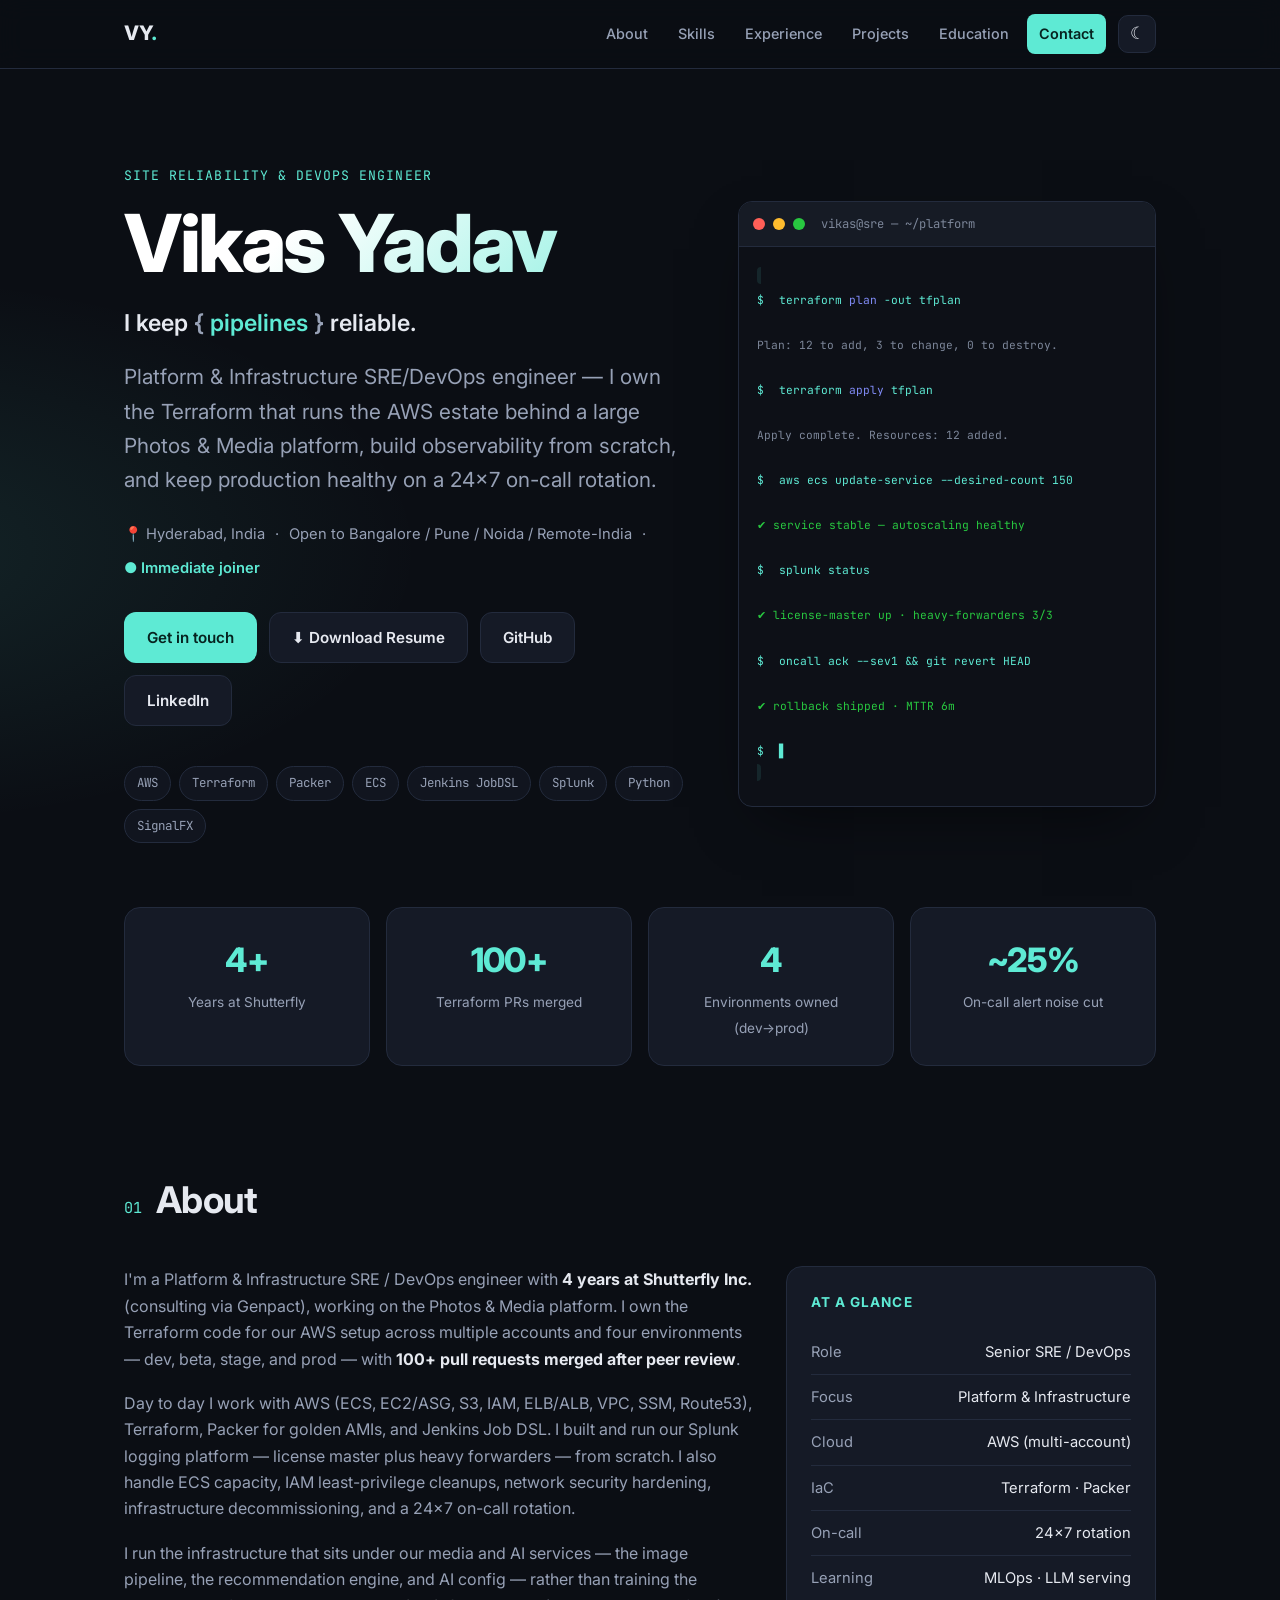
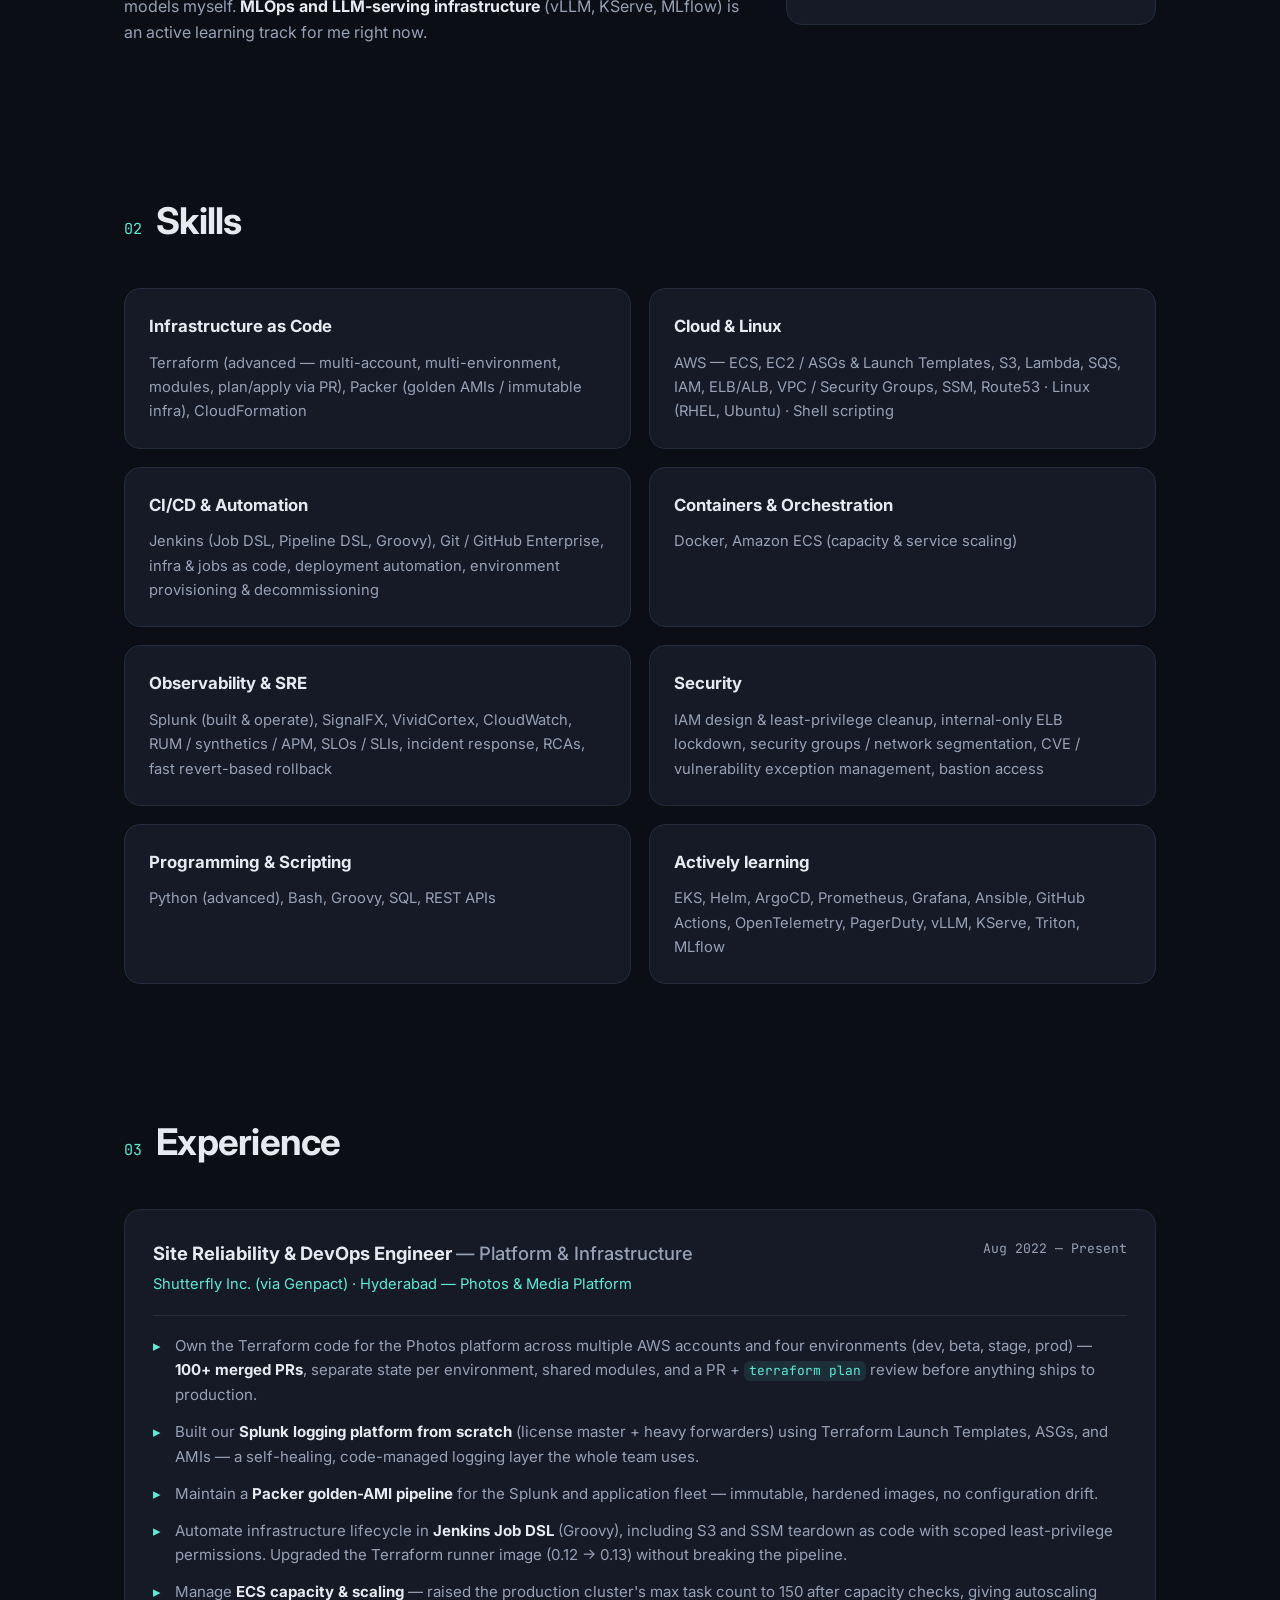
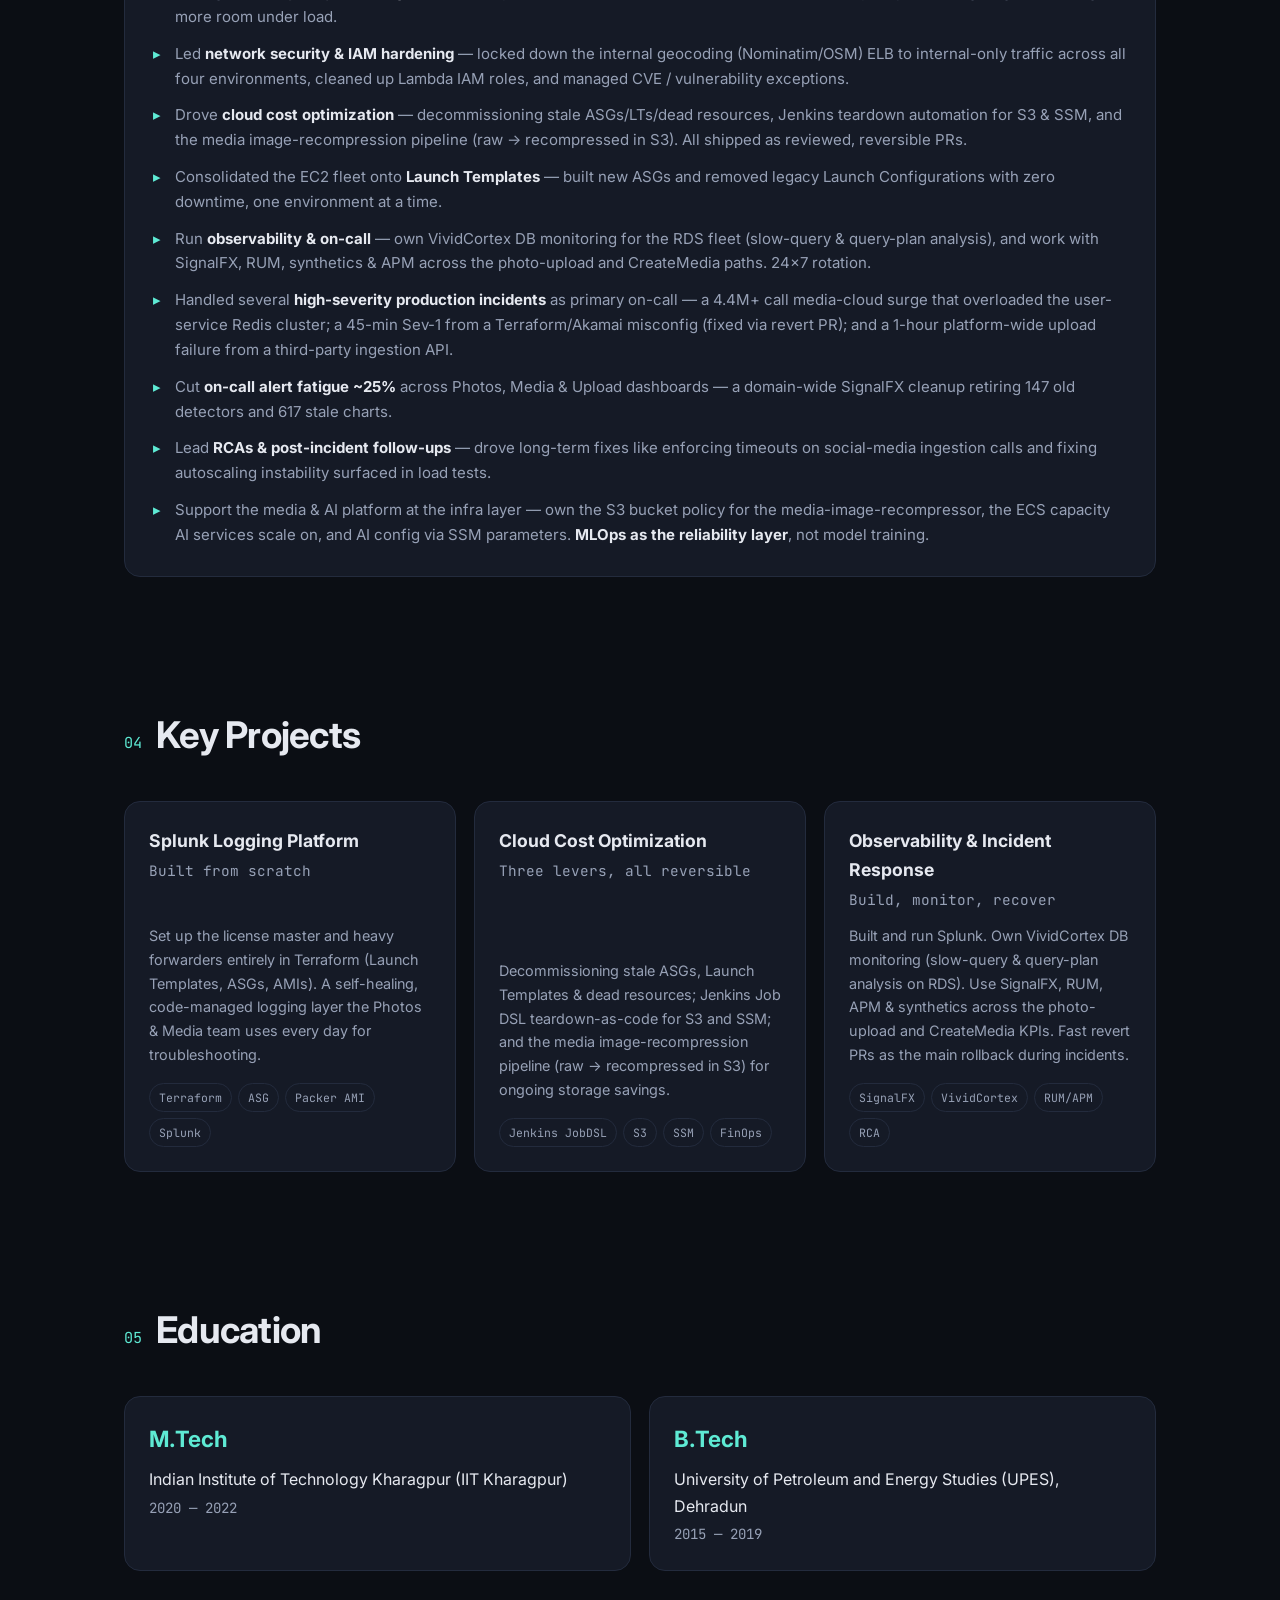
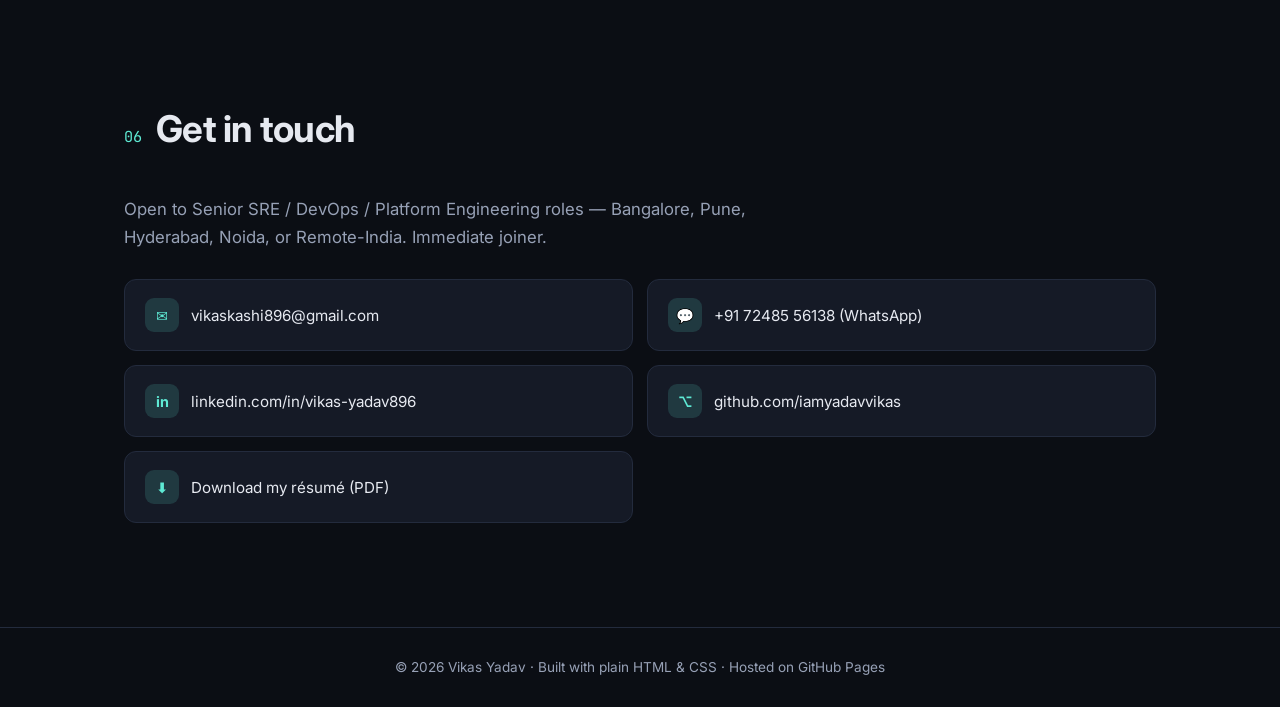
==== commit fb49f804: "Add light/dark theme toggle and hero terminal graphic" ====
--- a/index.html
+++ b/index.html
@@ -39,6 +39,9 @@
         <a href="#projects">Projects</a>
         <a href="#education">Education</a>
         <a href="#contact" class="nav-cta">Contact</a>
+        <button id="themeToggle" class="theme-toggle" type="button" aria-label="Toggle light / dark theme" title="Toggle theme">
+          <span class="ti" aria-hidden="true">☾</span>
+        </button>
       </nav>
     </div>
   </header>
@@ -73,6 +76,24 @@
           <span>Jenkins JobDSL</span><span>Splunk</span><span>Python</span><span>SignalFX</span>
         </div>
       </div>
+
+      <aside class="terminal" aria-hidden="true">
+        <div class="terminal-bar">
+          <span class="dot red"></span><span class="dot amber"></span><span class="dot green"></span>
+          <span class="terminal-title">vikas@sre — ~/platform</span>
+        </div>
+        <pre class="terminal-body"><code><span class="l"><span class="p">$</span> terraform <span class="k">plan</span> -out tfplan</span>
+<span class="l c">Plan: 12 to add, 3 to change, 0 to destroy.</span>
+<span class="l"><span class="p">$</span> terraform <span class="k">apply</span> tfplan</span>
+<span class="l c">Apply complete. Resources: 12 added.</span>
+<span class="l"><span class="p">$</span> aws ecs update-service --desired-count 150</span>
+<span class="l ok">✔ service stable — autoscaling healthy</span>
+<span class="l"><span class="p">$</span> splunk status</span>
+<span class="l ok">✔ license-master up · heavy-forwarders 3/3</span>
+<span class="l"><span class="p">$</span> oncall ack --sev1 &amp;&amp; git revert HEAD</span>
+<span class="l ok">✔ rollback shipped · MTTR 6m</span>
+<span class="l"><span class="p">$</span> <span class="cursor">▋</span></span></code></pre>
+      </aside>
     </section>
 
     <!-- STATS -->
@@ -286,6 +307,26 @@
 
   <script>
     document.getElementById('year').textContent = new Date().getFullYear();
+
+    // Theme toggle (persists in localStorage, defaults to dark)
+    (function () {
+      const root = document.documentElement;
+      const btn = document.getElementById('themeToggle');
+      const icon = btn.querySelector('.ti');
+      const apply = (t) => {
+        root.setAttribute('data-theme', t);
+        icon.textContent = t === 'light' ? '☀' : '☾';
+        btn.setAttribute('aria-pressed', t === 'light');
+      };
+      const saved = localStorage.getItem('theme');
+      apply(saved || 'dark');
+      btn.addEventListener('click', () => {
+        const next = root.getAttribute('data-theme') === 'light' ? 'dark' : 'light';
+        apply(next);
+        localStorage.setItem('theme', next);
+      });
+    })();
+
     // Smooth active-link highlight on scroll
     const links = [...document.querySelectorAll('.nav-links a')];
     const sections = links
--- a/styles.css
+++ b/styles.css
@@ -13,6 +13,20 @@
   --radius: 16px;
 }
 
+/* Light theme */
+[data-theme="light"] {
+  --bg: #f6f8fc;
+  --bg-soft: #eef1f8;
+  --card: #ffffff;
+  --card-hover: #f2f5fb;
+  --border: #dde3ee;
+  --text: #1a2030;
+  --muted: #5a647a;
+  --accent: #0d9488;
+  --accent-2: #6366f1;
+  --accent-glow: rgba(13, 148, 136, 0.12);
+}
+
 * { box-sizing: border-box; margin: 0; padding: 0; }
 
 html { scroll-behavior: smooth; }
@@ -26,6 +40,7 @@
   font-family: 'Inter', system-ui, -apple-system, sans-serif;
   line-height: 1.65;
   -webkit-font-smoothing: antialiased;
+  transition: background-color 0.3s ease, color 0.3s ease;
 }
 
 a { color: inherit; text-decoration: none; }
@@ -90,7 +105,9 @@
   backdrop-filter: blur(12px);
   background: rgba(11, 14, 20, 0.72);
   border-bottom: 1px solid var(--border);
-}
+  transition: background-color 0.3s ease, border-color 0.3s ease;
+}
+[data-theme="light"] .nav { background: rgba(246, 248, 252, 0.78); }
 .nav-inner {
   max-width: var(--max);
   margin: 0 auto;
@@ -122,12 +139,33 @@
   font-weight: 600 !important;
 }
 .nav-cta:hover { filter: brightness(1.08); }
+[data-theme="light"] .nav-cta { color: #fff !important; }
+
+.theme-toggle {
+  margin-left: 6px;
+  width: 38px;
+  height: 38px;
+  border-radius: 10px;
+  border: 1px solid var(--border);
+  background: var(--card);
+  color: var(--text);
+  cursor: pointer;
+  display: inline-grid;
+  place-items: center;
+  font-size: 1.05rem;
+  transition: border-color 0.2s, background 0.2s, transform 0.15s;
+}
+.theme-toggle:hover { border-color: var(--accent); color: var(--accent); transform: translateY(-1px); }
 
 /* HERO */
 .hero {
   max-width: var(--max);
   margin: 0 auto;
   padding: 96px 24px 64px;
+  display: grid;
+  grid-template-columns: 1.15fr 0.85fr;
+  gap: 48px;
+  align-items: center;
 }
 .eyebrow {
   color: var(--accent);
@@ -147,6 +185,11 @@
   background-clip: text;
   color: transparent;
   margin-bottom: 20px;
+}
+[data-theme="light"] .hero h1 {
+  background: linear-gradient(135deg, #1a2030 25%, var(--accent) 120%);
+  -webkit-background-clip: text;
+  background-clip: text;
 }
 .role-line {
   font-size: clamp(1.1rem, 2.6vw, 1.45rem);
@@ -211,6 +254,55 @@
   border-radius: 999px;
 }
 
+/* TERMINAL GRAPHIC */
+.terminal {
+  background: #0d1017;
+  border: 1px solid var(--border);
+  border-radius: 14px;
+  overflow: hidden;
+  box-shadow: 0 24px 60px -24px rgba(0, 0, 0, 0.6);
+  font-family: 'JetBrains Mono', monospace;
+}
+[data-theme="light"] .terminal {
+  background: #0d1017;
+  box-shadow: 0 24px 50px -28px rgba(40, 50, 80, 0.45);
+}
+.terminal-bar {
+  display: flex;
+  align-items: center;
+  gap: 8px;
+  padding: 12px 14px;
+  background: #161b25;
+  border-bottom: 1px solid #232b3d;
+}
+.terminal-bar .dot { width: 12px; height: 12px; border-radius: 50%; }
+.terminal-bar .red { background: #ff5f57; }
+.terminal-bar .amber { background: #febc2e; }
+.terminal-bar .green { background: #28c840; }
+.terminal-title {
+  margin-left: 8px;
+  color: #7c8699;
+  font-size: 0.76rem;
+}
+.terminal-body {
+  margin: 0;
+  padding: 18px 18px 20px;
+  font-size: 0.82rem;
+  line-height: 1.85;
+  color: #c8d1e0;
+  overflow-x: auto;
+}
+.terminal-body .l { display: block; white-space: pre; }
+.terminal-body .p { color: #5eead4; margin-right: 8px; }
+.terminal-body .k { color: #818cf8; }
+.terminal-body .c { color: #7c8699; }
+.terminal-body .ok { color: #28c840; }
+.terminal-body .cursor {
+  color: #5eead4;
+  animation: blink 1.1s steps(1) infinite;
+}
+@keyframes blink { 50% { opacity: 0; } }
+
 /* STATS */
 .stats {
   max-width: var(--max);
@@ -446,6 +538,8 @@
 
 /* RESPONSIVE */
 @media (max-width: 860px) {
+  .hero { grid-template-columns: 1fr; gap: 32px; }
+  .terminal { order: 2; }
   .stats { grid-template-columns: repeat(2, 1fr); }
   .about-grid { grid-template-columns: 1fr; }
   .about-card { position: static; }
@@ -459,6 +553,7 @@
 @media (max-width: 560px) {
   .nav-links a:not(.nav-cta) { display: none; }
   .hero { padding-top: 64px; }
+  .theme-toggle { width: 34px; height: 34px; }
 }
 
 /* Honor reduced-motion preferences */
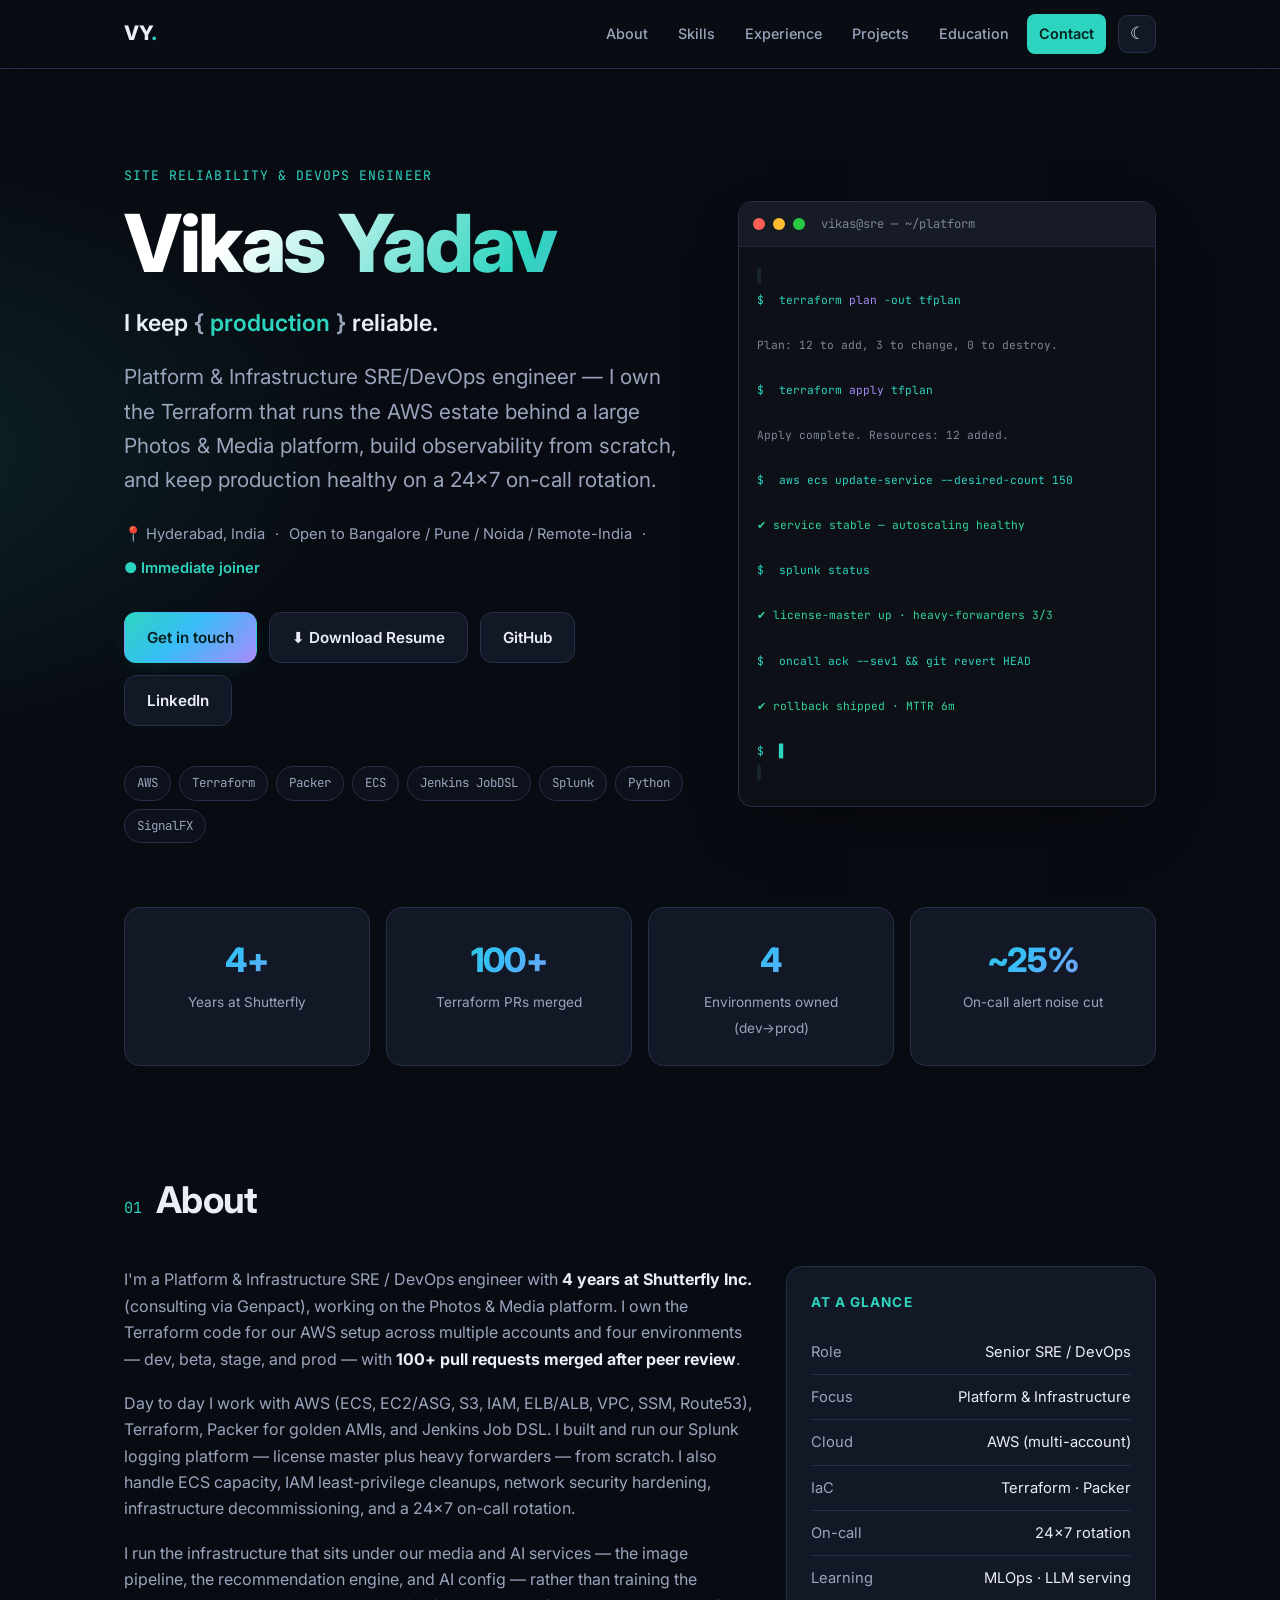
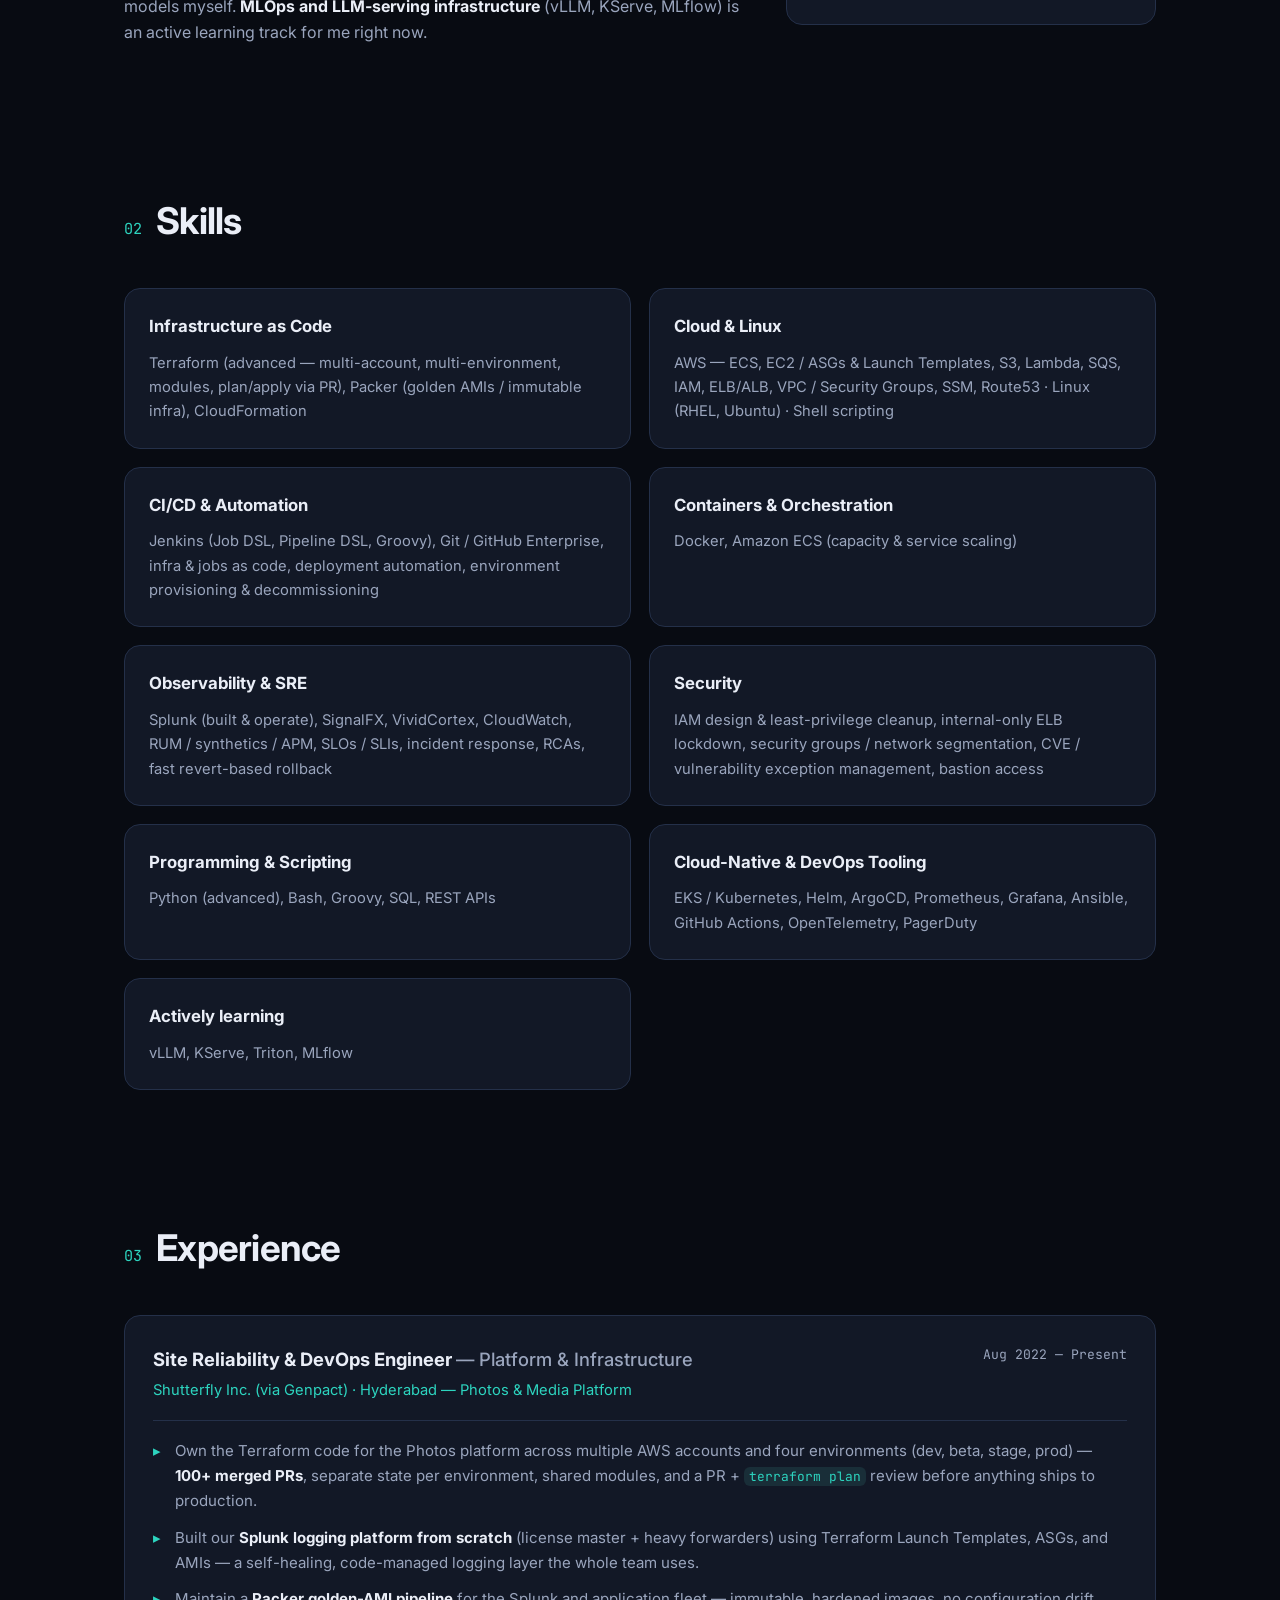
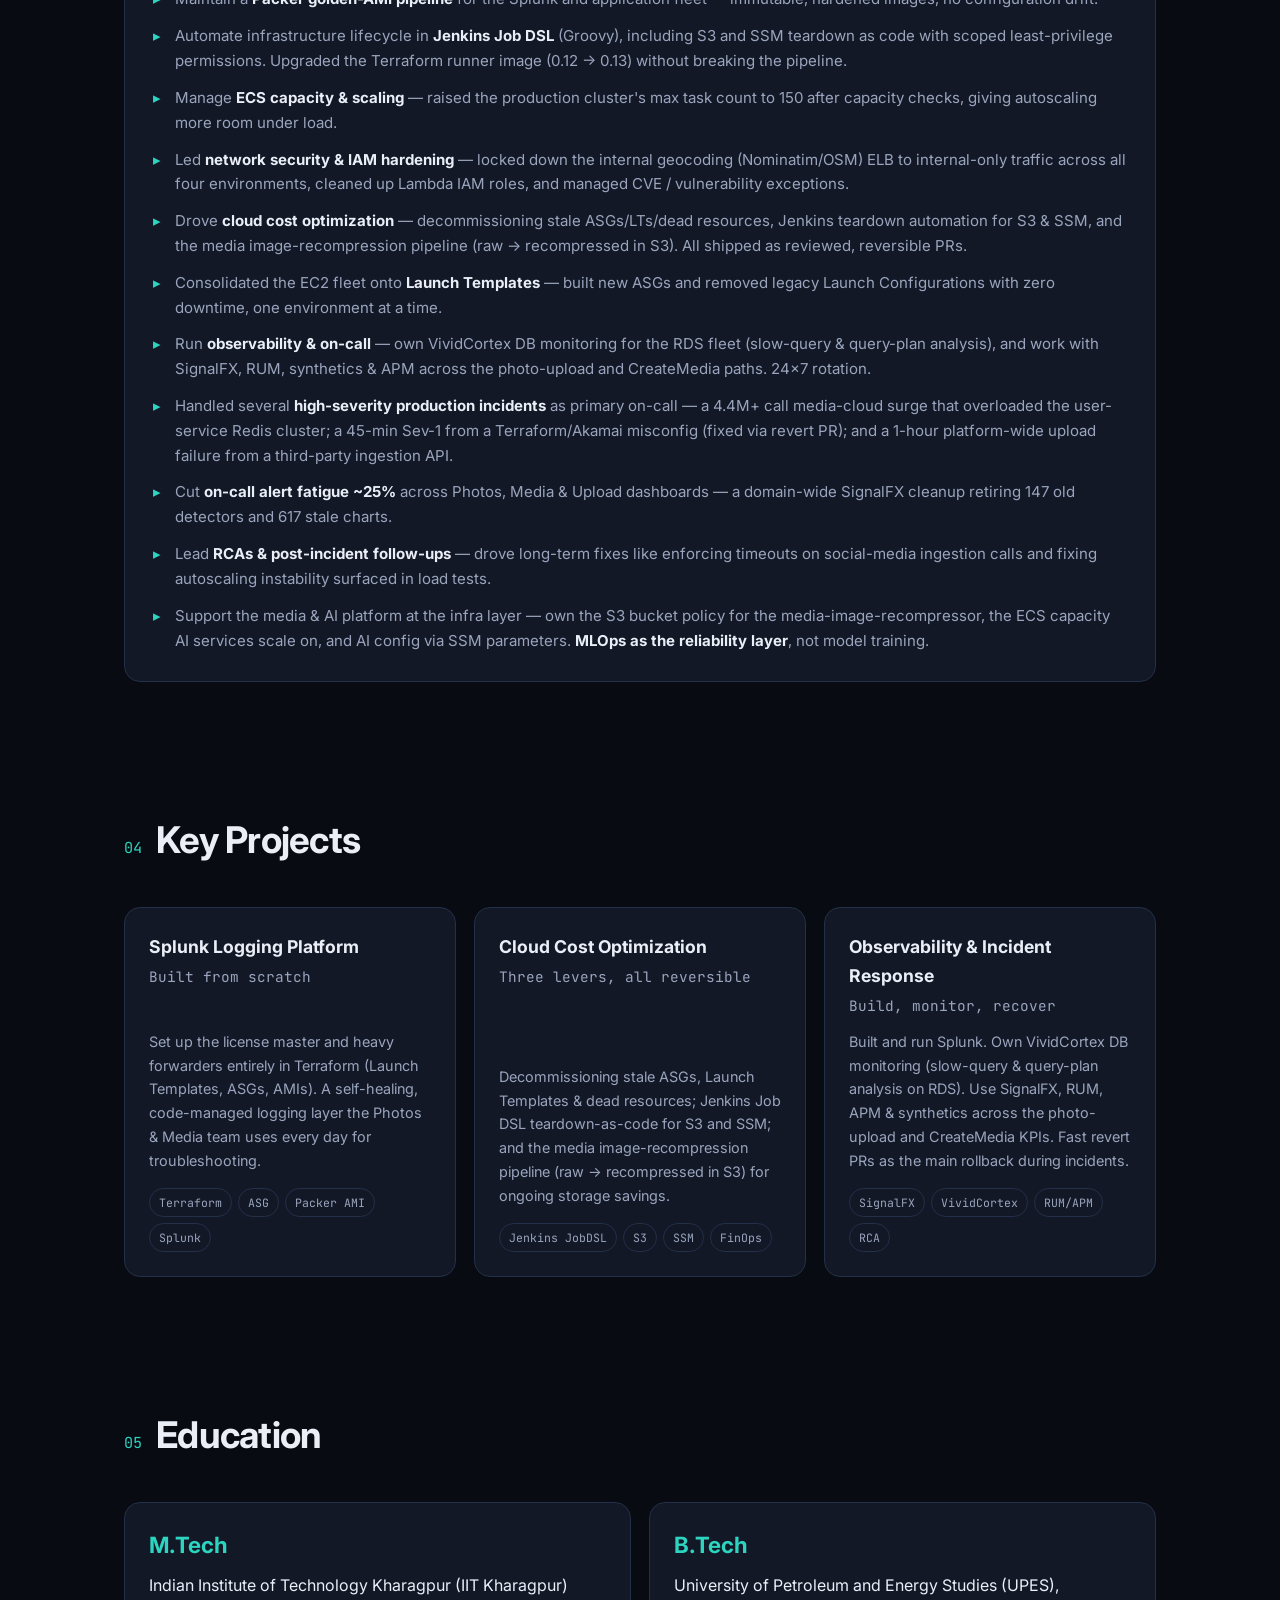
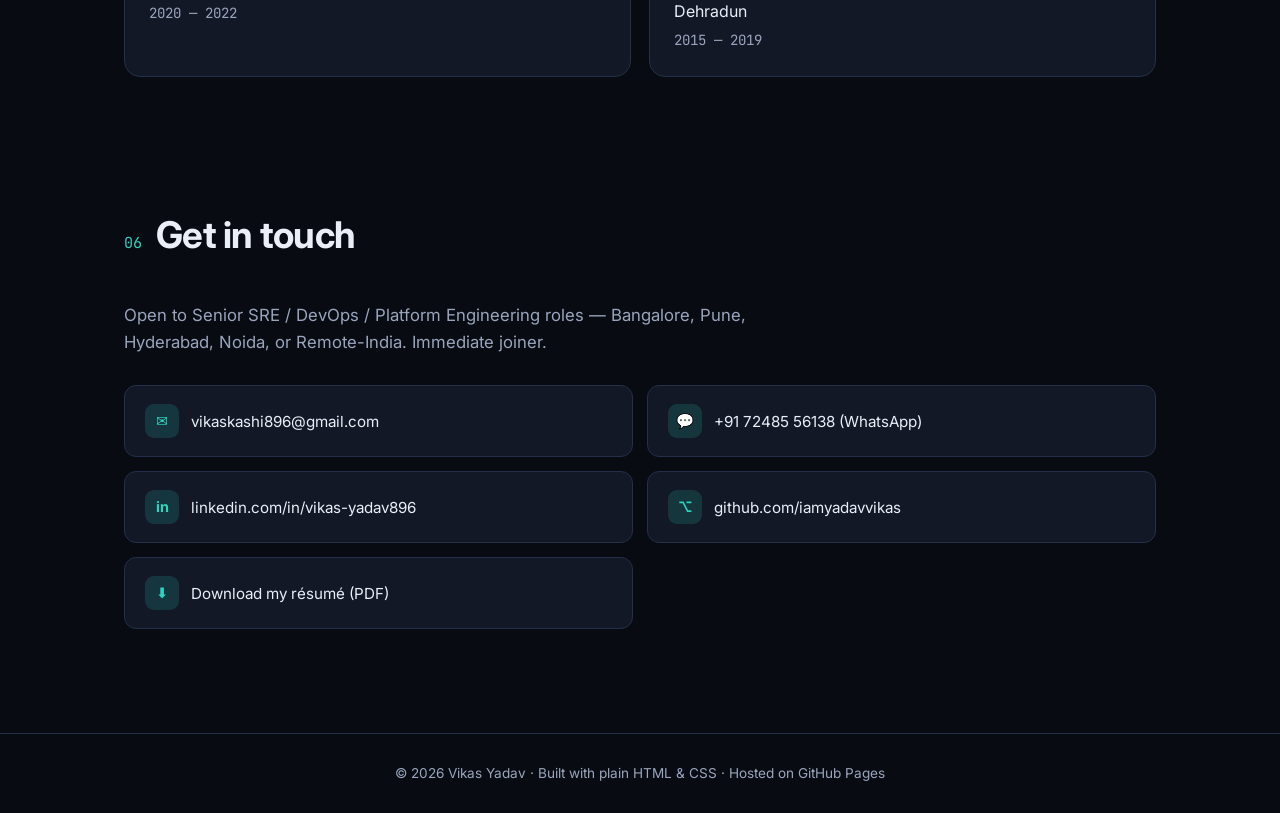
==== commit 189a912b: "Move K8s/cloud-native tools to expert skills; trim Actively learning to MLOps" ====
--- a/index.html
+++ b/index.html
@@ -183,8 +183,12 @@
           <p>Python (advanced), Bash, Groovy, SQL, REST APIs</p>
         </div>
         <div class="skill-card">
+          <h3>Cloud-Native &amp; DevOps Tooling</h3>
+          <p>EKS / Kubernetes, Helm, ArgoCD, Prometheus, Grafana, Ansible, GitHub Actions, OpenTelemetry, PagerDuty</p>
+        </div>
+        <div class="skill-card">
           <h3>Actively learning</h3>
-          <p>EKS, Helm, ArgoCD, Prometheus, Grafana, Ansible, GitHub Actions, OpenTelemetry, PagerDuty, vLLM, KServe, Triton, MLflow</p>
+          <p>vLLM, KServe, Triton, MLflow</p>
         </div>
       </div>
     </section>
--- a/styles.css
+++ b/styles.css
@@ -1,30 +1,32 @@
 :root {
-  --bg: #0b0e14;
-  --bg-soft: #11151f;
-  --card: #151a26;
-  --card-hover: #1b2233;
-  --border: #232b3d;
-  --text: #e6e9f0;
-  --muted: #97a1b6;
-  --accent: #5eead4;
-  --accent-2: #818cf8;
-  --accent-glow: rgba(94, 234, 212, 0.15);
+  --bg: #080b12;
+  --bg-soft: #0d111b;
+  --card: #121826;
+  --card-hover: #182032;
+  --border: #243049;
+  --text: #eaeef7;
+  --muted: #9aa5bd;
+  --accent: #2dd4bf;
+  --accent-2: #a78bfa;
+  --accent-glow: rgba(45, 212, 191, 0.16);
+  --grad: linear-gradient(135deg, #2dd4bf 0%, #38bdf8 45%, #a78bfa 100%);
   --max: 1080px;
   --radius: 16px;
 }
 
 /* Light theme */
 [data-theme="light"] {
-  --bg: #f6f8fc;
-  --bg-soft: #eef1f8;
+  --bg: #f7f9fc;
+  --bg-soft: #eef2f9;
   --card: #ffffff;
-  --card-hover: #f2f5fb;
-  --border: #dde3ee;
-  --text: #1a2030;
-  --muted: #5a647a;
-  --accent: #0d9488;
-  --accent-2: #6366f1;
-  --accent-glow: rgba(13, 148, 136, 0.12);
+  --card-hover: #f1f5fb;
+  --border: #d8e0ee;
+  --text: #131826;
+  --muted: #54607a;
+  --accent: #0ea5a3;
+  --accent-2: #7c5cf0;
+  --accent-glow: rgba(14, 165, 163, 0.12);
+  --grad: linear-gradient(135deg, #0ea5a3 0%, #0284c7 45%, #7c5cf0 100%);
 }
 
 * { box-sizing: border-box; margin: 0; padding: 0; }
@@ -33,8 +35,9 @@
 
 body {
   background:
-    radial-gradient(1200px 600px at 80% -10%, rgba(129, 140, 248, 0.12), transparent 60%),
-    radial-gradient(1000px 500px at -10% 10%, rgba(94, 234, 212, 0.10), transparent 55%),
+    radial-gradient(1100px 560px at 85% -12%, rgba(167, 139, 250, 0.16), transparent 60%),
+    radial-gradient(900px 520px at -12% 8%, rgba(45, 212, 191, 0.13), transparent 58%),
+    radial-gradient(700px 700px at 50% 120%, rgba(56, 189, 248, 0.08), transparent 60%),
     var(--bg);
   color: var(--text);
   font-family: 'Inter', system-ui, -apple-system, sans-serif;
@@ -180,14 +183,14 @@
   font-weight: 800;
   letter-spacing: -0.03em;
   line-height: 1.02;
-  background: linear-gradient(135deg, #fff 30%, var(--accent) 120%);
+  background: linear-gradient(120deg, #ffffff 20%, #2dd4bf 70%, #a78bfa 110%);
   -webkit-background-clip: text;
   background-clip: text;
   color: transparent;
   margin-bottom: 20px;
 }
 [data-theme="light"] .hero h1 {
-  background: linear-gradient(135deg, #1a2030 25%, var(--accent) 120%);
+  background: linear-gradient(120deg, #131826 20%, #0ea5a3 75%, #7c5cf0 115%);
   -webkit-background-clip: text;
   background-clip: text;
 }
@@ -235,8 +238,12 @@
   border: 1px solid transparent;
 }
 .btn:hover { transform: translateY(-2px); }
-.btn-primary { background: var(--accent); color: #06231f; }
-.btn-primary:hover { filter: brightness(1.08); }
+.btn-primary {
+  background: var(--grad);
+  color: #04201d;
+  box-shadow: 0 8px 24px -8px var(--accent-glow);
+}
+.btn-primary:hover { filter: brightness(1.06); box-shadow: 0 12px 28px -8px var(--accent-glow); }
 .btn-ghost { border-color: var(--border); color: var(--text); background: var(--card); }
 .btn-ghost:hover { border-color: var(--accent); color: var(--accent); }
 .hero-stack {
@@ -293,12 +300,12 @@
   overflow-x: auto;
 }
 .terminal-body .l { display: block; white-space: pre; }
-.terminal-body .p { color: #5eead4; margin-right: 8px; }
-.terminal-body .k { color: #818cf8; }
+.terminal-body .p { color: #2dd4bf; margin-right: 8px; }
+.terminal-body .k { color: #a78bfa; }
 .terminal-body .c { color: #7c8699; }
-.terminal-body .ok { color: #28c840; }
+.terminal-body .ok { color: #34d399; }
 .terminal-body .cursor {
-  color: #5eead4;
+  color: #2dd4bf;
   animation: blink 1.1s steps(1) infinite;
 }
 @keyframes blink { 50% { opacity: 0; } }
@@ -323,10 +330,58 @@
   display: block;
   font-size: 2.1rem;
   font-weight: 800;
-  color: var(--accent);
+  background: var(--grad);
+  -webkit-background-clip: text;
+  background-clip: text;
+  color: transparent;
   letter-spacing: -0.02em;
 }
 .stat span { color: var(--muted); font-size: 0.85rem; }
+
+/* Shared gradient hover accent on cards */
+.stat,
+.skill-card,
+.project-card,
+.job,
+.edu-card,
+.contact-link {
+  position: relative;
+  overflow: hidden;
+}
+.stat::before,
+.skill-card::before,
+.project-card::before,
+.job::before,
+.edu-card::before,
+.contact-link::before {
+  content: "";
+  position: absolute;
+  top: 0;
+  left: 0;
+  right: 0;
+  height: 3px;
+  background: var(--grad);
+  transform: scaleX(0);
+  transform-origin: 0 50%;
+  transition: transform 0.4s cubic-bezier(0.22, 1, 0.36, 1);
+}
+.stat:hover::before,
+.skill-card:hover::before,
+.project-card:hover::before,
+.job:hover::before,
+.edu-card:hover::before,
+.contact-link:hover::before {
+  transform: scaleX(1);
+}
+.stat:hover,
+.edu-card:hover {
+  transform: translateY(-3px);
+  border-color: var(--accent);
+}
+.stat,
+.edu-card {
+  transition: transform 0.18s, border-color 0.2s;
+}
 
 /* SECTIONS */
 .section {
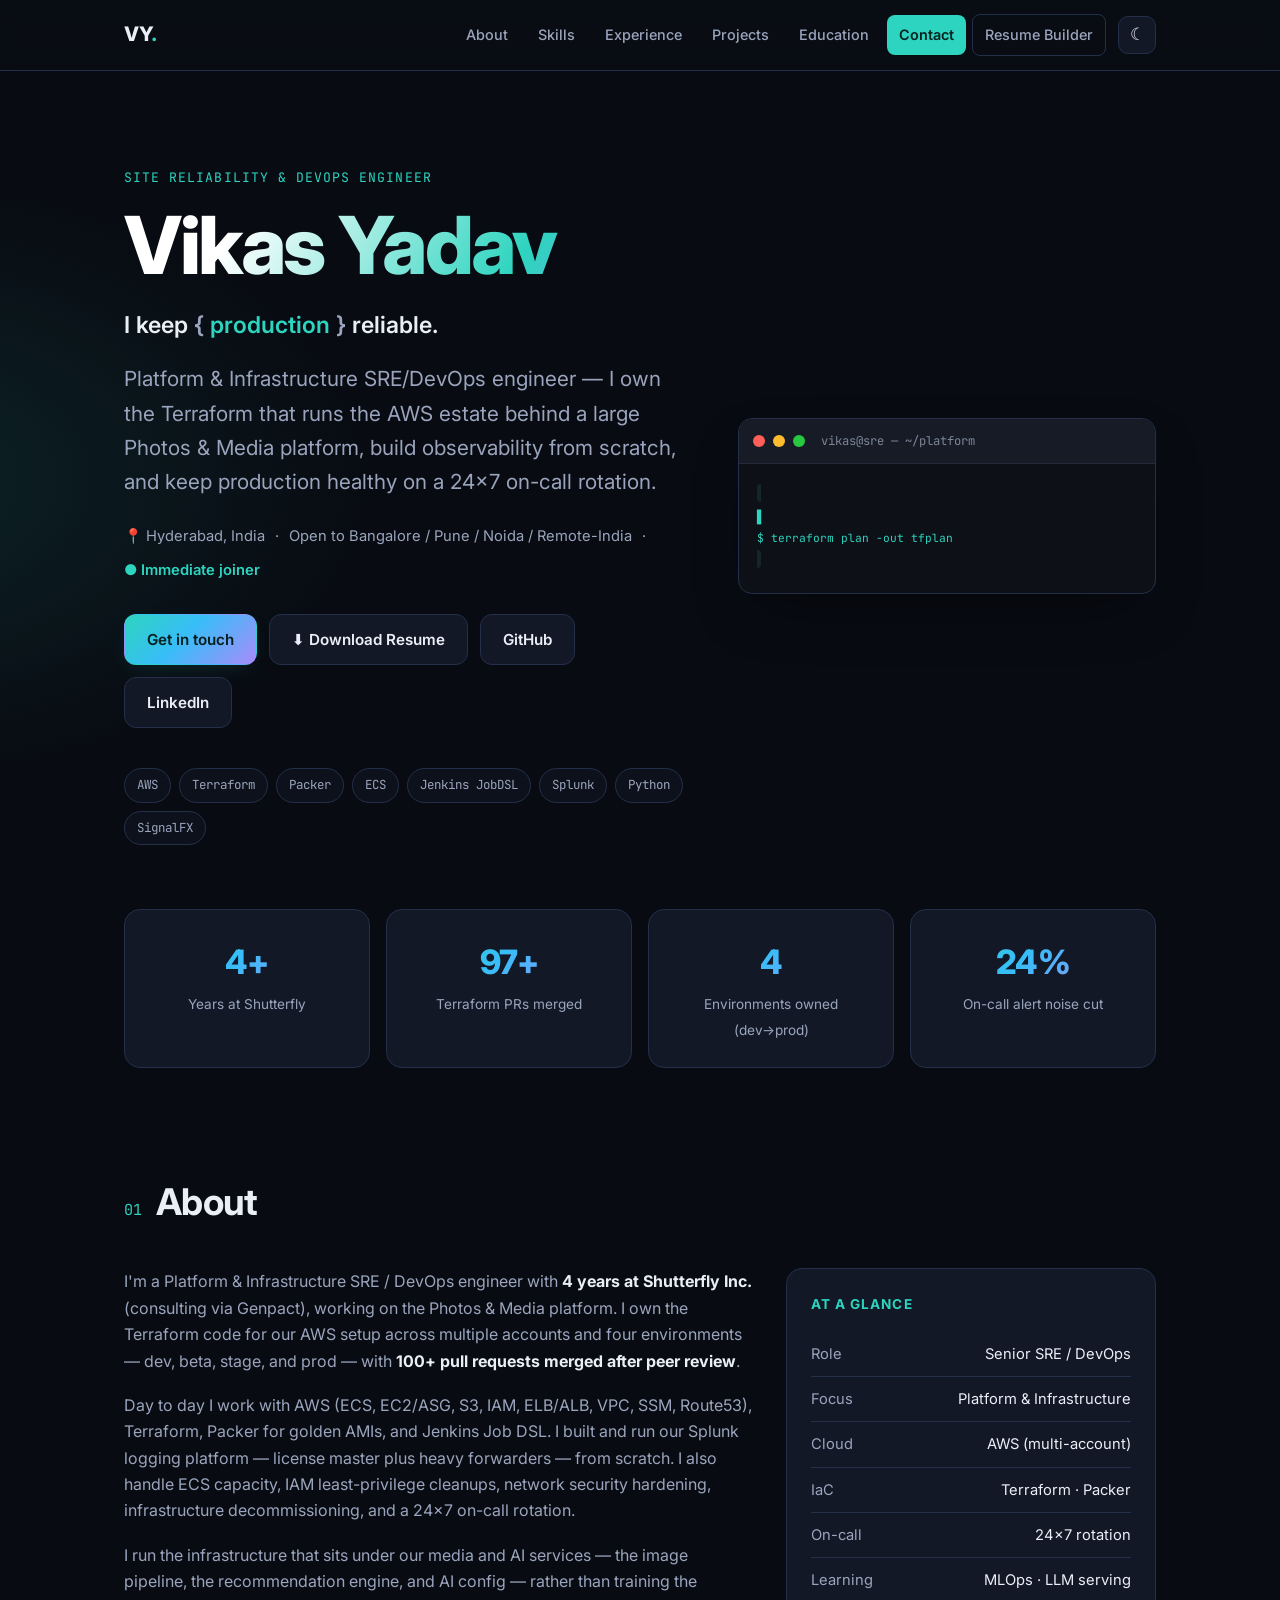
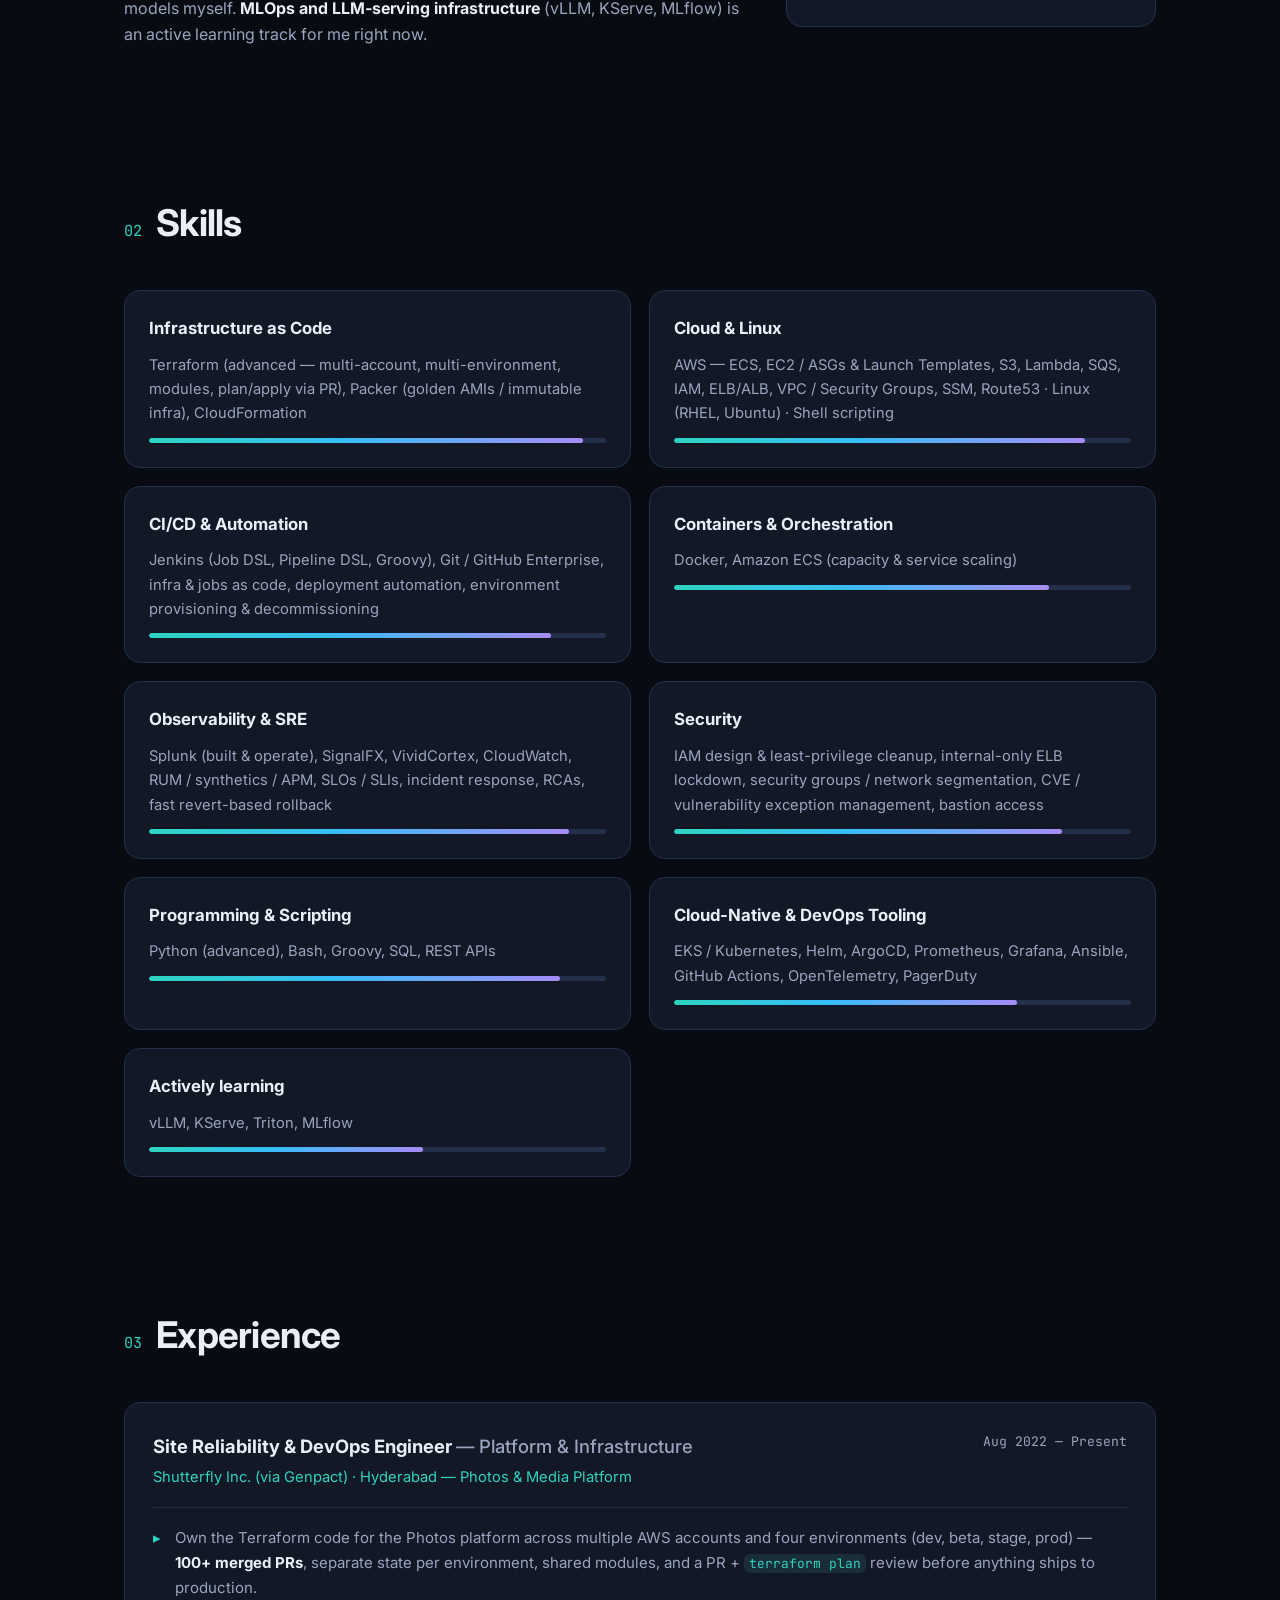
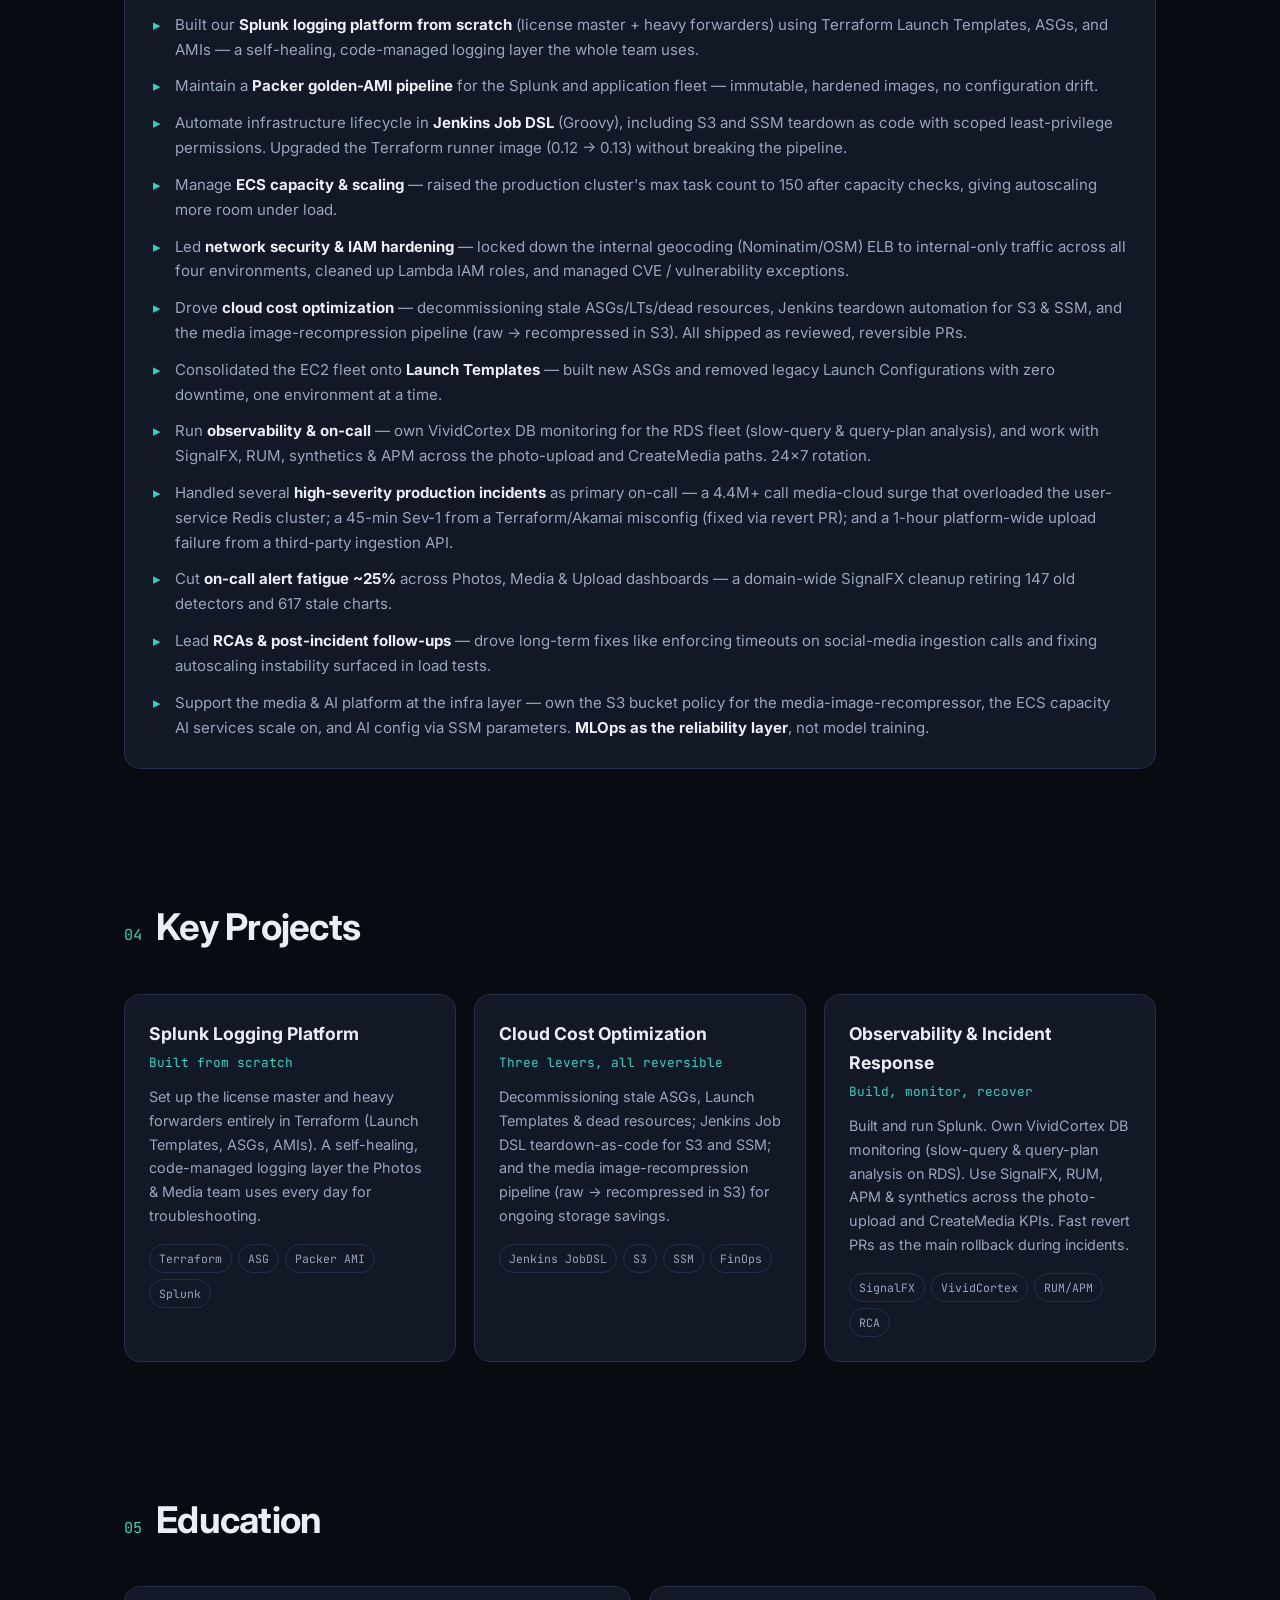
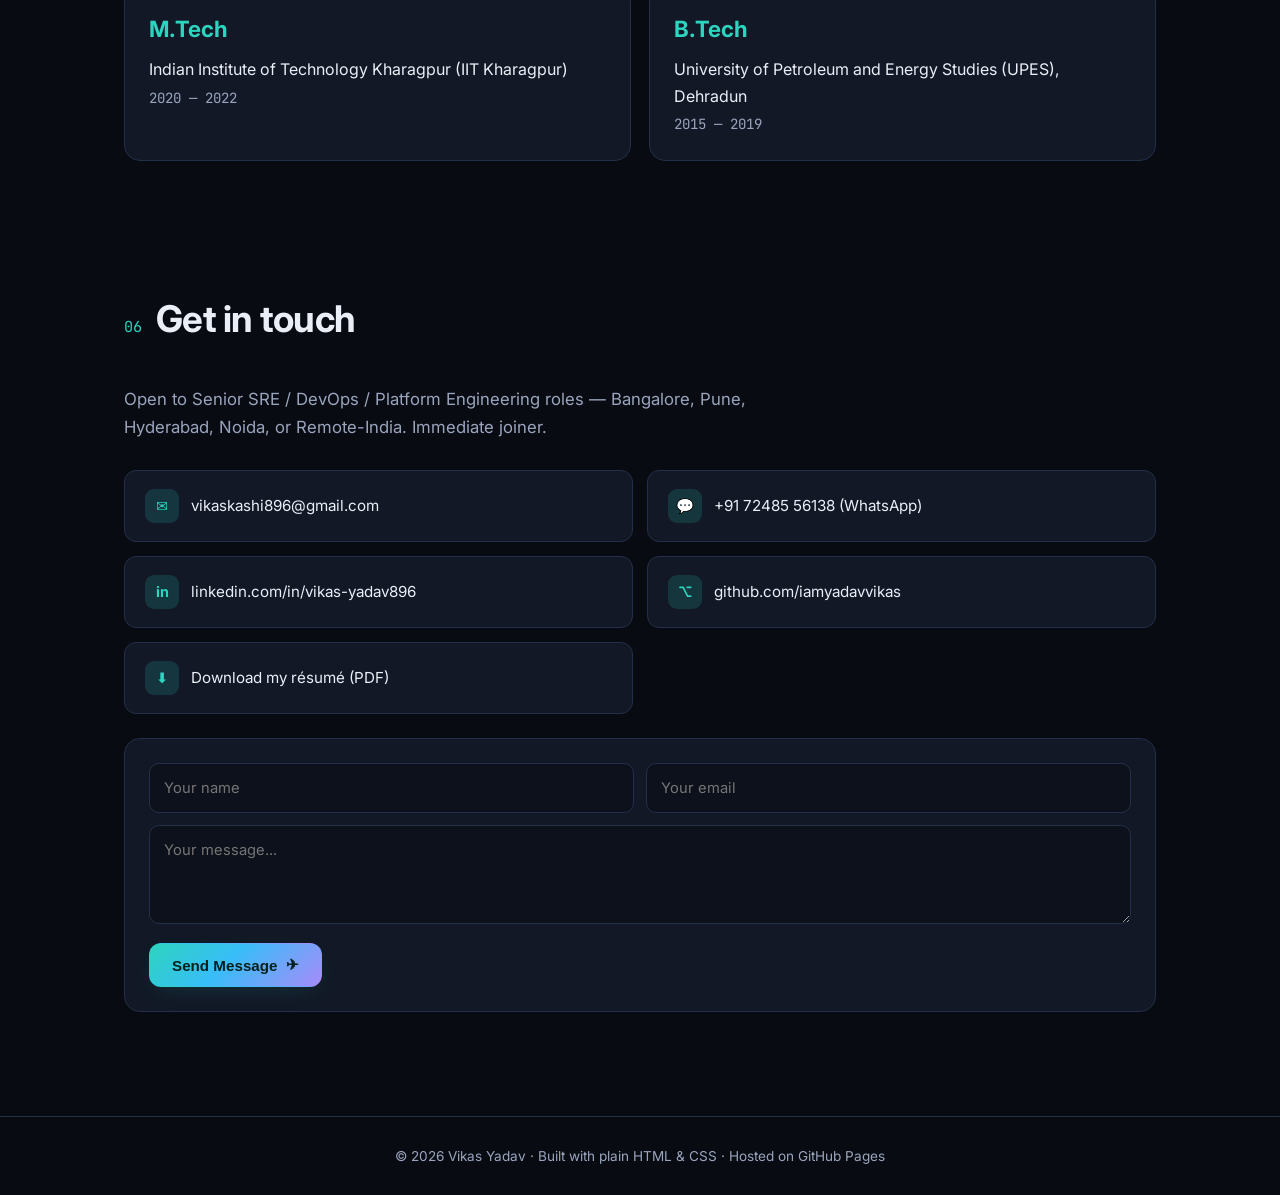
==== commit 405c0fe3: "Overhaul homepage: live typing terminal, animated stat counters, skill progress bars, project tilt c" ====
--- a/index.html
+++ b/index.html
@@ -11,7 +11,6 @@
   <meta name="keywords" content="SRE, DevOps, Platform Engineer, AWS, Terraform, Packer, ECS, Splunk, Observability, MLOps, Hyderabad" />
   <link rel="canonical" href="https://iamyadavvikas.github.io/" />
 
-  <!-- Open Graph -->
   <meta property="og:type" content="website" />
   <meta property="og:title" content="Vikas Yadav — Senior SRE / DevOps Engineer" />
   <meta property="og:description" content="Platform & Infrastructure SRE/DevOps · AWS · Terraform · Observability · MLOps" />
@@ -29,6 +28,7 @@
 <body>
   <a class="skip-link" href="#about">Skip to content</a>
   <div class="scroll-progress" id="scrollProgress" aria-hidden="true"></div>
+
   <header class="nav">
     <div class="nav-inner">
       <a href="#top" class="brand">VY<span>.</span></a>
@@ -39,6 +39,7 @@
         <a href="#projects">Projects</a>
         <a href="#education">Education</a>
         <a href="#contact" class="nav-cta">Contact</a>
+        <a href="resume-builder.html" class="btn-ghost-sm">Resume Builder</a>
         <button id="themeToggle" class="theme-toggle" type="button" aria-label="Toggle light / dark theme" title="Toggle theme">
           <span class="ti" aria-hidden="true">☾</span>
         </button>
@@ -82,26 +83,16 @@
           <span class="dot red"></span><span class="dot amber"></span><span class="dot green"></span>
           <span class="terminal-title">vikas@sre — ~/platform</span>
         </div>
-        <pre class="terminal-body"><code><span class="l"><span class="p">$</span> terraform <span class="k">plan</span> -out tfplan</span>
-<span class="l c">Plan: 12 to add, 3 to change, 0 to destroy.</span>
-<span class="l"><span class="p">$</span> terraform <span class="k">apply</span> tfplan</span>
-<span class="l c">Apply complete. Resources: 12 added.</span>
-<span class="l"><span class="p">$</span> aws ecs update-service --desired-count 150</span>
-<span class="l ok">✔ service stable — autoscaling healthy</span>
-<span class="l"><span class="p">$</span> splunk status</span>
-<span class="l ok">✔ license-master up · heavy-forwarders 3/3</span>
-<span class="l"><span class="p">$</span> oncall ack --sev1 &amp;&amp; git revert HEAD</span>
-<span class="l ok">✔ rollback shipped · MTTR 6m</span>
-<span class="l"><span class="p">$</span> <span class="cursor">▋</span></span></code></pre>
+        <pre class="terminal-body" id="terminalBody"><code><span class="l"><span class="cursor">▋</span></span></code></pre>
       </aside>
     </section>
 
     <!-- STATS -->
-    <section class="stats">
-      <div class="stat"><strong>4+</strong><span>Years at Shutterfly</span></div>
-      <div class="stat"><strong>100+</strong><span>Terraform PRs merged</span></div>
-      <div class="stat"><strong>4</strong><span>Environments owned (dev→prod)</span></div>
-      <div class="stat"><strong>~25%</strong><span>On-call alert noise cut</span></div>
+    <section class="stats" id="statsSection">
+      <div class="stat" data-target="4" data-suffix="+"><strong>0</strong><span>Years at Shutterfly</span></div>
+      <div class="stat" data-target="100" data-suffix="+"><strong>0</strong><span>Terraform PRs merged</span></div>
+      <div class="stat" data-target="4" data-suffix=""><strong>0</strong><span>Environments owned (dev→prod)</span></div>
+      <div class="stat" data-target="25" data-suffix="%"><strong>0</strong><span>On-call alert noise cut</span></div>
     </section>
 
     <!-- ABOUT -->
@@ -154,41 +145,50 @@
         <h2>Skills</h2>
       </div>
       <div class="skills-grid">
-        <div class="skill-card">
+        <div class="skill-card" data-level="95">
           <h3>Infrastructure as Code</h3>
           <p>Terraform (advanced — multi-account, multi-environment, modules, plan/apply via PR), Packer (golden AMIs / immutable infra), CloudFormation</p>
-        </div>
-        <div class="skill-card">
+          <div class="skill-bar"><i></i></div>
+        </div>
+        <div class="skill-card" data-level="90">
           <h3>Cloud &amp; Linux</h3>
           <p>AWS — ECS, EC2 / ASGs &amp; Launch Templates, S3, Lambda, SQS, IAM, ELB/ALB, VPC / Security Groups, SSM, Route53 · Linux (RHEL, Ubuntu) · Shell scripting</p>
-        </div>
-        <div class="skill-card">
+          <div class="skill-bar"><i></i></div>
+        </div>
+        <div class="skill-card" data-level="88">
           <h3>CI/CD &amp; Automation</h3>
           <p>Jenkins (Job DSL, Pipeline DSL, Groovy), Git / GitHub Enterprise, infra &amp; jobs as code, deployment automation, environment provisioning &amp; decommissioning</p>
-        </div>
-        <div class="skill-card">
+          <div class="skill-bar"><i></i></div>
+        </div>
+        <div class="skill-card" data-level="82">
           <h3>Containers &amp; Orchestration</h3>
           <p>Docker, Amazon ECS (capacity &amp; service scaling)</p>
-        </div>
-        <div class="skill-card">
+          <div class="skill-bar"><i></i></div>
+        </div>
+        <div class="skill-card" data-level="92">
           <h3>Observability &amp; SRE</h3>
           <p>Splunk (built &amp; operate), SignalFX, VividCortex, CloudWatch, RUM / synthetics / APM, SLOs / SLIs, incident response, RCAs, fast revert-based rollback</p>
-        </div>
-        <div class="skill-card">
+          <div class="skill-bar"><i></i></div>
+        </div>
+        <div class="skill-card" data-level="85">
           <h3>Security</h3>
           <p>IAM design &amp; least-privilege cleanup, internal-only ELB lockdown, security groups / network segmentation, CVE / vulnerability exception management, bastion access</p>
-        </div>
-        <div class="skill-card">
+          <div class="skill-bar"><i></i></div>
+        </div>
+        <div class="skill-card" data-level="90">
           <h3>Programming &amp; Scripting</h3>
           <p>Python (advanced), Bash, Groovy, SQL, REST APIs</p>
-        </div>
-        <div class="skill-card">
+          <div class="skill-bar"><i></i></div>
+        </div>
+        <div class="skill-card" data-level="75">
           <h3>Cloud-Native &amp; DevOps Tooling</h3>
           <p>EKS / Kubernetes, Helm, ArgoCD, Prometheus, Grafana, Ansible, GitHub Actions, OpenTelemetry, PagerDuty</p>
-        </div>
-        <div class="skill-card">
+          <div class="skill-bar"><i></i></div>
+        </div>
+        <div class="skill-card" data-level="60">
           <h3>Actively learning</h3>
           <p>vLLM, KServe, Triton, MLflow</p>
+          <div class="skill-bar"><i></i></div>
         </div>
       </div>
     </section>
@@ -235,22 +235,34 @@
       </div>
       <div class="projects-grid">
         <article class="project-card">
-          <h3>Splunk Logging Platform</h3>
-          <p class="project-sub">Built from scratch</p>
-          <p>Set up the license master and heavy forwarders entirely in Terraform (Launch Templates, ASGs, AMIs). A self-healing, code-managed logging layer the Photos &amp; Media team uses every day for troubleshooting.</p>
-          <div class="tags"><span>Terraform</span><span>ASG</span><span>Packer AMI</span><span>Splunk</span></div>
+          <div class="project-overlay">
+            <h3>Splunk Logging Platform</h3>
+            <p class="project-sub">Built from scratch</p>
+          </div>
+          <div class="project-body">
+            <p>Set up the license master and heavy forwarders entirely in Terraform (Launch Templates, ASGs, AMIs). A self-healing, code-managed logging layer the Photos &amp; Media team uses every day for troubleshooting.</p>
+            <div class="tags"><span>Terraform</span><span>ASG</span><span>Packer AMI</span><span>Splunk</span></div>
+          </div>
         </article>
         <article class="project-card">
-          <h3>Cloud Cost Optimization</h3>
-          <p class="project-sub">Three levers, all reversible</p>
-          <p>Decommissioning stale ASGs, Launch Templates &amp; dead resources; Jenkins Job DSL teardown-as-code for S3 and SSM; and the media image-recompression pipeline (raw → recompressed in S3) for ongoing storage savings.</p>
-          <div class="tags"><span>Jenkins JobDSL</span><span>S3</span><span>SSM</span><span>FinOps</span></div>
+          <div class="project-overlay">
+            <h3>Cloud Cost Optimization</h3>
+            <p class="project-sub">Three levers, all reversible</p>
+          </div>
+          <div class="project-body">
+            <p>Decommissioning stale ASGs, Launch Templates &amp; dead resources; Jenkins Job DSL teardown-as-code for S3 and SSM; and the media image-recompression pipeline (raw → recompressed in S3) for ongoing storage savings.</p>
+            <div class="tags"><span>Jenkins JobDSL</span><span>S3</span><span>SSM</span><span>FinOps</span></div>
+          </div>
         </article>
         <article class="project-card">
-          <h3>Observability &amp; Incident Response</h3>
-          <p class="project-sub">Build, monitor, recover</p>
-          <p>Built and run Splunk. Own VividCortex DB monitoring (slow-query &amp; query-plan analysis on RDS). Use SignalFX, RUM, APM &amp; synthetics across the photo-upload and CreateMedia KPIs. Fast revert PRs as the main rollback during incidents.</p>
-          <div class="tags"><span>SignalFX</span><span>VividCortex</span><span>RUM/APM</span><span>RCA</span></div>
+          <div class="project-overlay">
+            <h3>Observability &amp; Incident Response</h3>
+            <p class="project-sub">Build, monitor, recover</p>
+          </div>
+          <div class="project-body">
+            <p>Built and run Splunk. Own VividCortex DB monitoring (slow-query &amp; query-plan analysis on RDS). Use SignalFX, RUM, APM &amp; synthetics across the photo-upload and CreateMedia KPIs. Fast revert PRs as the main rollback during incidents.</p>
+            <div class="tags"><span>SignalFX</span><span>VividCortex</span><span>RUM/APM</span><span>RCA</span></div>
+          </div>
         </article>
       </div>
     </section>
@@ -302,8 +314,23 @@
           <span class="ci">⬇</span> Download my résumé (PDF)
         </a>
       </div>
+      <form class="contact-form" id="contactForm">
+        <div class="cf-row">
+          <input type="text" placeholder="Your name" required />
+          <input type="email" placeholder="Your email" required />
+        </div>
+        <textarea rows="3" placeholder="Your message..." required></textarea>
+        <button type="submit" class="btn btn-primary cf-btn">
+          <span>Send Message</span>
+          <span class="cf-plane">✈</span>
+        </button>
+      </form>
     </section>
   </main>
+
+  <button class="back-to-top" id="backToTop" aria-label="Back to top">
+    <svg width="20" height="20" viewBox="0 0 24 24" fill="none" stroke="currentColor" stroke-width="2.5" stroke-linecap="round" stroke-linejoin="round"><polyline points="18 15 12 9 6 15"/></svg>
+  </button>
 
   <footer class="footer">
     <p>© <span id="year"></span> Vikas Yadav · Built with plain HTML &amp; CSS · Hosted on GitHub Pages</p>
@@ -312,7 +339,7 @@
   <script>
     document.getElementById('year').textContent = new Date().getFullYear();
 
-    // Theme toggle (persists in localStorage, defaults to dark)
+    // ── Theme toggle ──
     (function () {
       const root = document.documentElement;
       const btn = document.getElementById('themeToggle');
@@ -322,8 +349,7 @@
         icon.textContent = t === 'light' ? '☀' : '☾';
         btn.setAttribute('aria-pressed', t === 'light');
       };
-      const saved = localStorage.getItem('theme');
-      apply(saved || 'dark');
+      apply(localStorage.getItem('theme') || 'dark');
       btn.addEventListener('click', () => {
         const next = root.getAttribute('data-theme') === 'light' ? 'dark' : 'light';
         apply(next);
@@ -331,25 +357,118 @@
       });
     })();
 
-    // Smooth active-link highlight on scroll
-    const links = [...document.querySelectorAll('.nav-links a')];
-    const sections = links
-      .map(l => document.querySelector(l.getAttribute('href')))
-      .filter(Boolean);
-    const obs = new IntersectionObserver((entries) => {
-      entries.forEach(e => {
-        if (e.isIntersecting) {
-          const id = '#' + e.target.id;
-          links.forEach(l => l.classList.toggle('active', l.getAttribute('href') === id));
+    // ── Live typing terminal ──
+    (function () {
+      if (window.matchMedia('(prefers-reduced-motion: reduce)').matches) return;
+      const body = document.getElementById('terminalBody');
+      if (!body) return;
+      const code = body.querySelector('code');
+      const lines = [
+        { text: '$ terraform plan -out tfplan', cls: '' },
+        { text: 'Plan: 12 to add, 3 to change, 0 to destroy.', cls: 'c' },
+        { text: '$ terraform apply tfplan', cls: '' },
+        { text: 'Apply complete. Resources: 12 added.', cls: 'c' },
+        { text: '$ aws ecs update-service --desired-count 150', cls: '' },
+        { text: '✔ service stable — autoscaling healthy', cls: 'ok' },
+        { text: '$ splunk status', cls: '' },
+        { text: '✔ license-master up · heavy-forwarders 3/3', cls: 'ok' },
+        { text: '$ oncall ack --sev1 && git revert HEAD', cls: '' },
+        { text: '✔ rollback shipped · MTTR 6m', cls: 'ok' },
+      ];
+      let lineIdx = 0, charIdx = 0, isPrompt = true;
+      let currentLineEl = null;
+
+      function typeNext() {
+        if (lineIdx >= lines.length) {
+          setTimeout(() => { lineIdx = 0; charIdx = 0; isPrompt = true; code.innerHTML = ''; typeNext(); }, 4000);
+          return;
         }
-      });
-    }, { rootMargin: '-45% 0px -50% 0px' });
-    sections.forEach(s => obs.observe(s));
-
-    const reduceMotion = window.matchMedia('(prefers-reduced-motion: reduce)').matches;
-
-    // Scroll-reveal: fade/slide elements in as they enter the viewport
-    if (!reduceMotion) {
+        const line = lines[lineIdx];
+        if (isPrompt) {
+          currentLineEl = document.createElement('span');
+          currentLineEl.className = 'l' + (line.cls ? ' ' + line.cls : '');
+          currentLineEl.textContent = '';
+          code.appendChild(currentLineEl);
+          charIdx = 0;
+          isPrompt = false;
+        }
+        if (charIdx < line.text.length) {
+          currentLineEl.textContent += line.text[charIdx];
+          charIdx++;
+          const delay = line.text[charIdx - 1] === ' ' ? 30 : 25 + Math.random() * 40;
+          setTimeout(typeNext, delay);
+        } else {
+          lineIdx++;
+          isPrompt = true;
+          setTimeout(typeNext, 400 + Math.random() * 300);
+        }
+      }
+      setTimeout(typeNext, 600);
+    })();
+
+    // ── Animated stat counters ──
+    (function () {
+      if (window.matchMedia('(prefers-reduced-motion: reduce)').matches) return;
+      const stats = document.querySelectorAll('#statsSection .stat');
+      const observed = new Set();
+      const obs = new IntersectionObserver((entries) => {
+        entries.forEach(e => {
+          if (!e.isIntersecting || observed.has(e.target)) return;
+          observed.add(e.target);
+          obs.unobserve(e.target);
+          const el = e.target;
+          const target = parseInt(el.dataset.target) || 0;
+          const suffix = el.dataset.suffix || '';
+          const strong = el.querySelector('strong');
+          if (!strong) return;
+          const duration = 1800;
+          const start = performance.now();
+          function tick(now) {
+            const t = Math.min((now - start) / duration, 1);
+            const eased = 1 - Math.pow(1 - t, 3);
+            const val = Math.round(eased * target);
+            strong.textContent = val + suffix;
+            if (t < 1) requestAnimationFrame(tick);
+            else strong.textContent = target + suffix;
+          }
+          requestAnimationFrame(tick);
+        });
+      }, { threshold: 0.3 });
+      stats.forEach(s => obs.observe(s));
+    })();
+
+    // ── Skill bars animation ──
+    (function () {
+      if (window.matchMedia('(prefers-reduced-motion: reduce)').matches) return;
+      const cards = document.querySelectorAll('.skill-card[data-level]');
+      const obs = new IntersectionObserver((entries) => {
+        entries.forEach(e => {
+          if (!e.isIntersecting) return;
+          obs.unobserve(e.target);
+          const bar = e.target.querySelector('.skill-bar i');
+          if (bar) bar.style.width = e.target.dataset.level + '%';
+        });
+      }, { threshold: 0.2 });
+      cards.forEach(c => obs.observe(c));
+    })();
+
+    // ── Nav active highlight ──
+    (function () {
+      const links = [...document.querySelectorAll('.nav-links a')];
+      const sections = links.map(l => document.querySelector(l.getAttribute('href'))).filter(Boolean);
+      const obs = new IntersectionObserver((entries) => {
+        entries.forEach(e => {
+          if (e.isIntersecting) {
+            const id = '#' + e.target.id;
+            links.forEach(l => l.classList.toggle('active', l.getAttribute('href') === id));
+          }
+        });
+      }, { rootMargin: '-45% 0px -50% 0px' });
+      sections.forEach(s => obs.observe(s));
+    })();
+
+    // ── Scroll reveal ──
+    if (!window.matchMedia('(prefers-reduced-motion: reduce)').matches) {
       const revealEls = document.querySelectorAll(
         '.section-head, .about-text, .about-card, .skill-card, .job, .project-card, .edu-card, .contact-link, .contact-lead, .stat'
       );
@@ -365,18 +484,22 @@
       revealEls.forEach(el => revObs.observe(el));
     }
 
-    // Scroll progress bar
+    // ── Scroll progress bar & back-to-top ──
     const bar = document.getElementById('scrollProgress');
+    const topBtn = document.getElementById('backToTop');
     const onScroll = () => {
       const h = document.documentElement;
       const max = h.scrollHeight - h.clientHeight;
-      bar.style.transform = 'scaleX(' + (max > 0 ? h.scrollTop / max : 0) + ')';
+      const pct = max > 0 ? h.scrollTop / max : 0;
+      bar.style.transform = 'scaleX(' + pct + ')';
+      topBtn.classList.toggle('visible', h.scrollTop > 400);
     };
     window.addEventListener('scroll', onScroll, { passive: true });
     onScroll();
-
-    // Rotating role word in hero
-    if (!reduceMotion) {
+    topBtn.addEventListener('click', () => window.scrollTo({ top: 0, behavior: 'smooth' }));
+
+    // ── Rotating role word ──
+    if (!window.matchMedia('(prefers-reduced-motion: reduce)').matches) {
       const words = ['production', 'pipelines', 'observability', 'infrastructure', 'on-call'];
       const node = document.getElementById('rotateWord');
       let i = 0;
@@ -386,6 +509,40 @@
         setTimeout(() => { node.textContent = words[i]; node.classList.remove('swap'); }, 280);
       }, 2600);
     }
+
+    // ── Contact form ──
+    (function () {
+      const form = document.getElementById('contactForm');
+      if (!form) return;
+      form.addEventListener('submit', (e) => {
+        e.preventDefault();
+        const btn = form.querySelector('.cf-btn');
+        btn.classList.add('sending');
+        btn.querySelector('.cf-plane').textContent = '✓';
+        setTimeout(() => {
+          btn.classList.remove('sending');
+          btn.querySelector('.cf-plane').textContent = '✈';
+          form.querySelectorAll('input, textarea').forEach(el => el.value = '');
+          alert('Thanks for reaching out! I\'ll get back to you soon.');
+        }, 1200);
+      });
+    })();
+
+    // ── Project card tilt ──
+    (function () {
+      const cards = document.querySelectorAll('.project-card');
+      cards.forEach(card => {
+        card.addEventListener('mousemove', (e) => {
+          const rect = card.getBoundingClientRect();
+          const x = (e.clientX - rect.left) / rect.width - 0.5;
+          const y = (e.clientY - rect.top) / rect.height - 0.5;
+          card.style.transform = 'perspective(800px) rotateY(' + (x * 8) + 'deg) rotateX(' + (-y * 8) + 'deg) translateY(-4px)';
+        });
+        card.addEventListener('mouseleave', () => {
+          card.style.transform = '';
+        });
+      });
+    })();
   </script>
 </body>
 </html>
--- a/styles.css
+++ b/styles.css
@@ -143,6 +143,16 @@
 }
 .nav-cta:hover { filter: brightness(1.08); }
 [data-theme="light"] .nav-cta { color: #fff !important; }
+.btn-ghost-sm {
+  font-size: 0.78rem;
+  font-weight: 500;
+  color: var(--muted);
+  border: 1px solid var(--border);
+  padding: 5px 10px;
+  border-radius: 8px;
+  white-space: nowrap;
+}
+.btn-ghost-sm:hover { border-color: var(--accent); color: var(--accent); }
 
 .theme-toggle {
   margin-left: 6px;
@@ -465,7 +475,22 @@
   margin-bottom: 10px;
   color: var(--text);
 }
-.skill-card p { color: var(--muted); font-size: 0.92rem; }
+.skill-card p { color: var(--muted); font-size: 0.92rem; margin-bottom: 12px; }
+
+.skill-bar {
+  height: 5px;
+  background: var(--border);
+  border-radius: 999px;
+  overflow: hidden;
+}
+.skill-bar i {
+  display: block;
+  height: 100%;
+  width: 0;
+  border-radius: 999px;
+  background: var(--grad);
+  transition: width 1.2s cubic-bezier(0.22, 1, 0.36, 1);
+}
 
 /* EXPERIENCE */
 .timeline { position: relative; }
@@ -522,8 +547,9 @@
   display: flex;
   flex-direction: column;
   transition: transform 0.18s, border-color 0.2s;
-}
-.project-card:hover { transform: translateY(-3px); border-color: var(--accent-2); }
+  will-change: transform;
+}
+.project-card:hover { border-color: var(--accent-2); }
 .project-card h3 { font-size: 1.1rem; }
 .project-sub {
   color: var(--accent);
@@ -531,7 +557,7 @@
   font-family: 'JetBrains Mono', monospace;
   margin: 4px 0 12px;
 }
-.project-card > p { color: var(--muted); font-size: 0.9rem; flex: 1; }
+.project-body > p { color: var(--muted); font-size: 0.9rem; flex: 1; }
 .tags { display: flex; flex-wrap: wrap; gap: 6px; margin-top: 16px; }
 .tags span {
   font-size: 0.72rem;
@@ -581,6 +607,53 @@
   font-size: 0.9rem;
 }
 
+.contact-form {
+  margin-top: 24px;
+  padding: 24px;
+  background: var(--card);
+  border: 1px solid var(--border);
+  border-radius: var(--radius);
+}
+.contact-form .cf-row {
+  display: flex;
+  gap: 12px;
+  margin-bottom: 12px;
+}
+.contact-form input,
+.contact-form textarea {
+  width: 100%;
+  font: inherit;
+  font-size: 0.92rem;
+  color: var(--text);
+  background: var(--bg-soft);
+  border: 1px solid var(--border);
+  border-radius: 10px;
+  padding: 12px 14px;
+  resize: vertical;
+  outline: none;
+  transition: border-color 0.2s;
+}
+.contact-form input:focus,
+.contact-form textarea:focus {
+  border-color: var(--accent);
+}
+.contact-form .cf-btn {
+  margin-top: 12px;
+  position: relative;
+  overflow: hidden;
+}
+.contact-form .cf-plane {
+  display: inline-block;
+  transition: transform 0.3s ease;
+}
+.contact-form .cf-btn.sending {
+  pointer-events: none;
+  opacity: 0.8;
+}
+.contact-form .cf-btn.sending .cf-plane {
+  transform: translateX(4px);
+}
+
 /* FOOTER */
 .footer {
   border-top: 1px solid var(--border);
@@ -589,6 +662,35 @@
   text-align: center;
   color: var(--muted);
   font-size: 0.85rem;
+}
+
+/* BACK TO TOP */
+.back-to-top {
+  position: fixed;
+  bottom: 28px;
+  right: 28px;
+  z-index: 55;
+  width: 44px;
+  height: 44px;
+  border-radius: 50%;
+  background: var(--card);
+  color: var(--text);
+  border: 1px solid var(--border);
+  display: grid;
+  place-items: center;
+  cursor: pointer;
+  opacity: 0;
+  transform: translateY(12px) scale(0.9);
+  transition: opacity 0.3s ease, transform 0.3s ease, border-color 0.2s;
+  box-shadow: 0 4px 16px rgba(0,0,0,0.25);
+}
+.back-to-top.visible {
+  opacity: 1;
+  transform: none;
+}
+.back-to-top:hover {
+  border-color: var(--accent);
+  color: var(--accent);
 }
 
 /* RESPONSIVE */
@@ -602,13 +704,16 @@
   .projects-grid { grid-template-columns: 1fr; }
   .edu-grid { grid-template-columns: 1fr; }
   .contact-links { grid-template-columns: 1fr; }
-  .nav-links { gap: 0; }
-  .nav-links a { padding: 8px 8px; font-size: 0.82rem; }
+  .contact-form .cf-row { flex-direction: column; }
+  .nav-links { gap: 4px; }
+  .nav-links a { padding: 6px 6px; font-size: 0.8rem; }
+  .btn-ghost-sm { display: none; }
 }
 @media (max-width: 560px) {
-  .nav-links a:not(.nav-cta) { display: none; }
+  .nav-links a:not(.nav-cta):not(.btn-ghost-sm) { display: none; }
   .hero { padding-top: 64px; }
   .theme-toggle { width: 34px; height: 34px; }
+  .back-to-top { bottom: 16px; right: 16px; width: 38px; height: 38px; }
 }
 
 /* Honor reduced-motion preferences */
